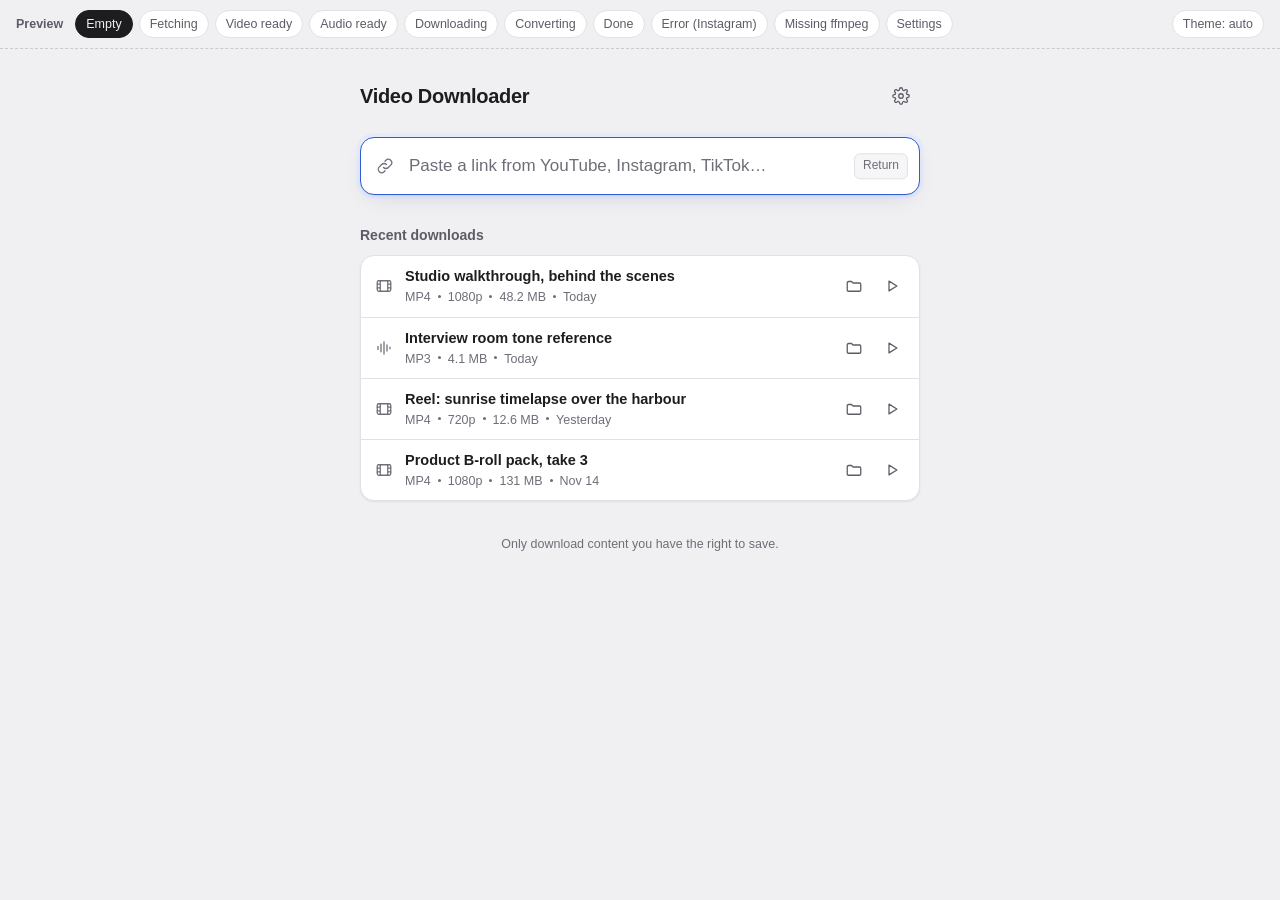
==== preview.html @ 2c72c85d "Video Downloader: local yt-dlp app with QuickTime-safe MP4 output Flask backend on 127.0.0.1 with a " ====
<!doctype html>
<html lang="en">
<head>
<meta charset="utf-8">
<meta name="viewport" content="width=device-width, initial-scale=1">
<title>Video Downloader — Preview</title>
<style>
/* ===== App styles (shared with static/style.css) ===== */
:root {
  color-scheme: light;
  --bg: #f0f0f3;
  --panel: #ffffff;
  --panel-2: #f6f6f8;
  --line: #e1e1e6;
  --line-strong: #c9c9d0;
  --text: #1d1d1f;
  --text-2: #5c5c66;
  --text-3: #6e6e78;
  --accent: #2f5bd3;
  --accent-hover: #2650c0;
  --accent-text: #ffffff;
  --accent-soft: #e6ecfb;
  --render: #a65800;
  --render-soft: #fbefe1;
  --ok: #1e7f43;
  --ok-soft: #e3f3e8;
  --danger: #c0322b;
  --danger-soft: #fbe9e8;
  --focus: #2f5bd3;
  --shadow: 0 1px 2px rgba(20, 20, 40, .06), 0 8px 24px -8px rgba(20, 20, 40, .12);
  --shadow-sm: 0 1px 2px rgba(20, 20, 40, .08);
  --skeleton: #e8e8ec;
  --skeleton-hi: #f4f4f7;
  --radius: 14px;
  --radius-sm: 9px;
  --ease: cubic-bezier(.16, 1, .3, 1);
}
@media (prefers-color-scheme: dark) {
  :root:not([data-theme="light"]) {
    color-scheme: dark;
    --bg: #18181b;
    --panel: #232327;
    --panel-2: #2b2b30;
    --line: #36363c;
    --line-strong: #4a4a52;
    --text: #f2f2f4;
    --text-2: #b0b0b8;
    --text-3: #9a9aa3;
    --accent: #7c97ff;
    --accent-hover: #93a9ff;
    --accent-text: #0f1530;
    --accent-soft: #2a3150;
    --render: #ffb24d;
    --render-soft: #3d2e1a;
    --ok: #5fd28a;
    --ok-soft: #1d3326;
    --danger: #ff7b72;
    --danger-soft: #3d2222;
    --focus: #7c97ff;
    --shadow: 0 1px 2px rgba(0, 0, 0, .3), 0 10px 28px -10px rgba(0, 0, 0, .55);
    --shadow-sm: 0 1px 2px rgba(0, 0, 0, .35);
    --skeleton: #2e2e33;
    --skeleton-hi: #38383e;
  }
}
:root[data-theme="dark"] {
  color-scheme: dark;
  --bg: #18181b;
  --panel: #232327;
  --panel-2: #2b2b30;
  --line: #36363c;
  --line-strong: #4a4a52;
  --text: #f2f2f4;
  --text-2: #b0b0b8;
  --text-3: #9a9aa3;
  --accent: #7c97ff;
  --accent-hover: #93a9ff;
  --accent-text: #0f1530;
  --accent-soft: #2a3150;
  --render: #ffb24d;
  --render-soft: #3d2e1a;
  --ok: #5fd28a;
  --ok-soft: #1d3326;
  --danger: #ff7b72;
  --danger-soft: #3d2222;
  --focus: #7c97ff;
  --shadow: 0 1px 2px rgba(0, 0, 0, .3), 0 10px 28px -10px rgba(0, 0, 0, .55);
  --shadow-sm: 0 1px 2px rgba(0, 0, 0, .35);
  --skeleton: #2e2e33;
  --skeleton-hi: #38383e;
}

* { box-sizing: border-box; }
html { -webkit-text-size-adjust: 100%; }
body {
  margin: 0;
  background: var(--bg);
  color: var(--text);
  font: 15px/1.45 -apple-system, BlinkMacSystemFont, "SF Pro Text", "SF Pro", "Helvetica Neue", sans-serif;
  -webkit-font-smoothing: antialiased;
}
::selection { background: var(--accent-soft); color: var(--text); }
button, input, select { font: inherit; color: inherit; }
:focus { outline: none; }
:focus-visible { outline: 3px solid var(--focus); outline-offset: 2px; border-radius: 8px; }
[hidden] { display: none !important; }
.sr-only { position: absolute; width: 1px; height: 1px; overflow: hidden; clip: rect(0 0 0 0); white-space: nowrap; }

.app {
  width: 100%;
  max-width: 592px;
  margin: 0 auto;
  padding: 28px 16px 32px;
}
.app-header {
  display: flex;
  align-items: center;
  justify-content: space-between;
  margin-bottom: 22px;
}
.app-title {
  margin: 0;
  font-size: 20px;
  font-weight: 650;
  letter-spacing: -0.015em;
}
.icon { width: 18px; height: 18px; flex: none; stroke: currentColor; fill: none; stroke-width: 1.7; stroke-linecap: round; stroke-linejoin: round; }

/* Buttons */
.btn {
  display: inline-flex; align-items: center; justify-content: center; gap: 7px;
  min-height: 40px; padding: 0 16px;
  border: 1px solid var(--line-strong); border-radius: 10px;
  background: var(--panel); color: var(--text);
  font-weight: 550; font-size: 14.5px;
  cursor: pointer; white-space: nowrap;
  box-shadow: var(--shadow-sm);
  transition: background .15s, border-color .15s, transform .1s;
}
.btn:hover { background: var(--panel-2); }
.btn:active { transform: translateY(1px); }
.btn:disabled { opacity: .5; cursor: default; }
.btn-primary { background: var(--accent); border-color: transparent; color: var(--accent-text); }
.btn-primary:hover { background: var(--accent-hover); }
.btn-lg { min-height: 46px; font-size: 15.5px; padding: 0 22px; }
.btn-block { width: 100%; }
.btn-quiet { border-color: transparent; background: transparent; box-shadow: none; color: var(--text-2); }
.btn-quiet:hover { background: var(--panel-2); color: var(--text); }
.btn-icon { width: 38px; min-height: 38px; padding: 0; }
.link-btn { border: 0; background: none; padding: 4px 2px; color: var(--accent); font-weight: 550; cursor: pointer; text-decoration: underline; text-underline-offset: 3px; text-decoration-color: transparent; }
.link-btn:hover { text-decoration-color: currentColor; }

/* Paste field */
.field-wrap { position: relative; }
.url-input {
  width: 100%; height: 58px;
  padding: 0 92px 0 48px;
  border: 1px solid var(--line); border-radius: var(--radius);
  background: var(--panel); box-shadow: var(--shadow);
  font-size: 17px; caret-color: var(--accent);
  transition: border-color .15s, box-shadow .15s;
}
.url-input::placeholder { color: var(--text-3); }
.url-input:focus { border-color: var(--accent); box-shadow: var(--shadow), 0 0 0 4px var(--accent-soft); outline: none; }
.field-icon { position: absolute; left: 16px; top: 50%; transform: translateY(-50%); color: var(--text-3); pointer-events: none; }
.field-hint {
  position: absolute; right: 12px; top: 50%; transform: translateY(-50%);
  padding: 3px 8px; border: 1px solid var(--line); border-radius: 6px;
  font-size: 12px; color: var(--text-3); background: var(--panel-2); pointer-events: none;
}

.stack > * + * { margin-top: 16px; }

/* Panels */
.panel {
  background: var(--panel);
  border: 1px solid var(--line);
  border-radius: var(--radius);
  box-shadow: var(--shadow);
  padding: 18px;
  animation: rise .35s var(--ease) both;
}
@keyframes rise { from { opacity: 0; transform: translateY(6px); } }

/* Media card */
.media { display: flex; gap: 16px; align-items: flex-start; }
.thumb {
  position: relative; flex: none;
  width: 168px; aspect-ratio: 16 / 9;
  border-radius: 9px; overflow: hidden;
  background: var(--panel-2);
}
.thumb img, .thumb .thumb-fake { width: 100%; height: 100%; object-fit: cover; display: block; }
.thumb-fake { background: linear-gradient(180deg, #9fb7c9 0%, #c8d3c0 48%, #6f8a5c 49%, #4f6b44 100%); }
.thumb-time {
  position: absolute; right: 6px; bottom: 6px;
  padding: 1px 6px; border-radius: 5px;
  background: rgba(0, 0, 0, .72); color: #fff;
  font-size: 12px; font-weight: 600; font-variant-numeric: tabular-nums;
}
.media-meta { min-width: 0; flex: 1; padding-top: 2px; }
.media-title {
  margin: 0 0 4px; font-size: 16.5px; font-weight: 620; line-height: 1.3; letter-spacing: -0.01em;
  display: -webkit-box; -webkit-line-clamp: 2; -webkit-box-orient: vertical; overflow: hidden;
}
.media-sub { margin: 0; color: var(--text-2); font-size: 14px; }
.media-sub span + span::before { content: ""; display: inline-block; width: 3px; height: 3px; margin: 0 8px 3px; border-radius: 50%; background: var(--text-3); vertical-align: middle; }
.media-site { margin: 8px 0 0; font-size: 13px; color: var(--text-3); }

/* Skeleton */
.sk { background: linear-gradient(90deg, var(--skeleton) 0%, var(--skeleton-hi) 50%, var(--skeleton) 100%); background-size: 200% 100%; animation: shimmer 1.2s linear infinite; border-radius: 6px; }
.sk-line { height: 14px; margin-bottom: 10px; }
@keyframes shimmer { from { background-position: 100% 0; } to { background-position: -100% 0; } }

/* Options */
.options { margin-top: 18px; padding-top: 18px; border-top: 1px solid var(--line); }
.opt-row { display: flex; gap: 12px; align-items: center; flex-wrap: wrap; }
.opt-row + .opt-row { margin-top: 14px; }
.opt-label { width: 92px; flex: none; font-size: 14px; color: var(--text-2); }
.segmented {
  display: inline-flex; padding: 3px; gap: 2px;
  border-radius: 10px; background: var(--panel-2); border: 1px solid var(--line);
}
.segmented button {
  min-width: 84px; min-height: 32px; padding: 0 14px;
  border: 0; border-radius: 7px; background: transparent;
  color: var(--text-2); font-weight: 550; font-size: 14px; cursor: pointer;
  transition: background .2s var(--ease), color .2s;
}
.segmented button[aria-checked="true"] { background: var(--panel); color: var(--text); box-shadow: var(--shadow-sm), 0 0 0 1px var(--line); }
.segmented.wide { display: flex; width: 100%; }
.segmented.wide button { flex: 1; min-width: 0; padding: 0 6px; }
.select-wrap { position: relative; flex: 1; min-width: 180px; }
.select {
  width: 100%; min-height: 38px; padding: 0 36px 0 12px;
  border: 1px solid var(--line-strong); border-radius: 9px;
  background: var(--panel); appearance: none; -webkit-appearance: none; cursor: pointer;
  font-variant-numeric: tabular-nums;
}
.select-wrap .icon { position: absolute; right: 11px; top: 50%; transform: translateY(-50%); width: 14px; height: 14px; pointer-events: none; color: var(--text-2); }
.opt-note { margin: 10px 0 0 104px; font-size: 13px; color: var(--text-3); }
.actions { margin-top: 20px; }

/* Progress */
.steps { display: flex; gap: 6px; margin: 0 0 18px; padding: 0; list-style: none; }
.steps li { flex: 1; font-size: 12.5px; color: var(--text-3); font-weight: 550; }
.steps li::before { content: ""; display: block; height: 3px; margin-bottom: 7px; border-radius: 2px; background: var(--line); transition: background .3s; }
.steps li.done { color: var(--text-2); }
.steps li.done::before { background: var(--text-3); }
.steps li.current { color: var(--text); }
.steps li.current::before { background: var(--accent); }
.steps li.current.render::before { background: var(--render); }

.prog-head { display: flex; align-items: baseline; justify-content: space-between; gap: 12px; margin-bottom: 10px; }
.prog-label { font-weight: 600; font-size: 15px; }
.prog-pct { font-size: 26px; font-weight: 650; letter-spacing: -0.02em; font-variant-numeric: tabular-nums; }
.timeline {
  position: relative; height: 10px; border-radius: 5px;
  background: var(--panel-2); border: 1px solid var(--line);
  background-image: repeating-linear-gradient(90deg, transparent 0 calc(10% - 1px), var(--line) calc(10% - 1px) 10%);
}
.timeline-fill {
  position: absolute; inset: 0 auto 0 0; width: 0;
  border-radius: 5px 0 0 5px; background: var(--accent);
  transition: width .45s var(--ease);
}
.timeline-head {
  position: absolute; top: -5px; bottom: -5px; left: 0; width: 2px;
  margin-left: -1px; border-radius: 1px; background: var(--text);
  transition: left .45s var(--ease);
}
.timeline-head::before {
  content: ""; position: absolute; top: -3px; left: -4px; width: 10px; height: 6px;
  border-radius: 2px 2px 5px 5px; background: var(--text);
}
.is-render .timeline-fill { background: var(--render); }
.prog-stats { display: flex; gap: 22px; margin-top: 12px; font-size: 13.5px; color: var(--text-2); font-variant-numeric: tabular-nums; }
.prog-stats b { color: var(--text); font-weight: 600; }
.prog-foot { display: flex; align-items: center; justify-content: space-between; gap: 12px; margin-top: 18px; }
.prog-note { font-size: 13px; color: var(--text-3); }

/* Done */
.done-head { display: flex; gap: 12px; align-items: flex-start; }
.badge-ok { flex: none; display: grid; place-items: center; width: 34px; height: 34px; border-radius: 50%; background: var(--ok-soft); color: var(--ok); animation: pop .4s var(--ease) both; }
@keyframes pop { from { transform: scale(.6); opacity: 0; } }
.done-title { margin: 0; font-weight: 620; font-size: 16px; }
.done-file { margin: 3px 0 0; font-size: 13.5px; color: var(--text-2); word-break: break-all; }
.done-checks { display: flex; gap: 8px; flex-wrap: wrap; margin-top: 10px; }
.chip { padding: 2px 9px; border-radius: 999px; font-size: 12.5px; font-weight: 550; background: var(--panel-2); color: var(--text-2); border: 1px solid var(--line); font-variant-numeric: tabular-nums; }
.btn-row { display: flex; gap: 10px; flex-wrap: wrap; margin-top: 18px; }
.btn-row .btn { flex: 1; min-width: 140px; }

/* Error / notice */
.notice { display: flex; gap: 12px; align-items: flex-start; }
.notice-icon { flex: none; display: grid; place-items: center; width: 34px; height: 34px; border-radius: 50%; background: var(--danger-soft); color: var(--danger); }
.notice-title { margin: 0; font-weight: 620; font-size: 16px; }
.notice-body { margin: 4px 0 0; color: var(--text-2); font-size: 14.5px; }
.notice-detail { margin: 12px 0 0; font-size: 12.5px; color: var(--text-3); }
.notice-detail summary { cursor: pointer; }
.notice-detail pre { margin: 8px 0 0; padding: 10px; border-radius: 8px; background: var(--panel-2); white-space: pre-wrap; word-break: break-word; font: 12px/1.5 ui-monospace, "SF Mono", Menlo, monospace; color: var(--text-2); }

.code-row { display: flex; gap: 8px; margin-top: 14px; }
.code {
  flex: 1; display: flex; align-items: center; min-height: 40px; padding: 0 12px;
  border-radius: 9px; background: var(--panel-2); border: 1px solid var(--line);
  font: 14px ui-monospace, "SF Mono", Menlo, monospace; user-select: all; overflow-x: auto; white-space: nowrap;
}
.env-list { margin: 14px 0 0; padding: 0; list-style: none; font-size: 14px; }
.env-list li { display: flex; justify-content: space-between; padding: 8px 0; border-top: 1px solid var(--line); }
.env-list .ok { color: var(--ok); font-weight: 550; }
.env-list .missing { color: var(--danger); font-weight: 550; }

/* Recent */
.section-title { margin: 30px 0 10px; font-size: 14px; font-weight: 620; color: var(--text-2); }
.recent { margin: 0; padding: 0; list-style: none; background: var(--panel); border: 1px solid var(--line); border-radius: var(--radius); box-shadow: var(--shadow-sm); overflow: hidden; }
.recent li { display: flex; align-items: center; gap: 12px; padding: 10px 8px 10px 14px; }
.recent li + li { border-top: 1px solid var(--line); }
.recent-kind { flex: none; color: var(--text-3); }
.recent-main { flex: 1; min-width: 0; }
.recent-title { margin: 0; font-size: 14.5px; font-weight: 550; white-space: nowrap; overflow: hidden; text-overflow: ellipsis; }
.recent-meta { margin: 1px 0 0; font-size: 12.5px; color: var(--text-3); font-variant-numeric: tabular-nums; }
.recent-meta span + span::before { content: ""; display: inline-block; width: 3px; height: 3px; margin: 0 7px 3px; border-radius: 50%; background: var(--text-3); vertical-align: middle; }
.recent-actions { display: flex; flex: none; }
.empty-recent { padding: 18px 14px; color: var(--text-3); font-size: 14px; text-align: center; }

/* Settings */
.settings-head { display: flex; align-items: center; justify-content: space-between; margin-bottom: 6px; }
.settings-head h2 { margin: 0; font-size: 17px; font-weight: 650; }
.setting { padding: 16px 0; border-top: 1px solid var(--line); }
.setting:first-of-type { border-top: 0; }
.setting-label { display: block; margin-bottom: 8px; font-weight: 600; font-size: 14.5px; }
.setting-help { margin: 8px 0 0; font-size: 13px; color: var(--text-3); }
.text-input {
  width: 100%; min-height: 40px; padding: 0 12px;
  border: 1px solid var(--line-strong); border-radius: 9px; background: var(--panel);
}
.text-input:focus { border-color: var(--accent); box-shadow: 0 0 0 4px var(--accent-soft); outline: none; }
.setting-row { display: flex; align-items: center; justify-content: space-between; gap: 12px; flex-wrap: wrap; }
.version { font-size: 13.5px; color: var(--text-2); font-variant-numeric: tabular-nums; }
.saved { font-size: 13px; color: var(--ok); font-weight: 550; }

.app-footer { margin-top: 34px; text-align: center; font-size: 12.5px; color: var(--text-3); }

@media (max-width: 520px) {
  .app { padding-top: 18px; }
  .media { flex-direction: column; gap: 12px; }
  .thumb { width: 100%; }
  .opt-label { width: 100%; }
  .opt-note { margin-left: 0; }
  .field-hint { display: none; }
  .url-input { padding-right: 16px; font-size: 16px; }
  .prog-stats { gap: 14px; flex-wrap: wrap; }
}
@media (prefers-reduced-motion: reduce) {
  *, *::before, *::after { animation-duration: .01ms !important; animation-iteration-count: 1 !important; transition-duration: .01ms !important; }
}

/* ===== Preview-only chrome ===== */
.pv-bar {
  position: sticky; top: 0; z-index: 10;
  display: flex; flex-wrap: wrap; gap: 6px; align-items: center;
  padding: 10px 16px; border-bottom: 1px dashed var(--line-strong);
  background: var(--bg); font-size: 12.5px;
}
.pv-bar strong { margin-right: 6px; color: var(--text-2); font-weight: 600; }
.pv-bar button {
  padding: 4px 10px; border: 1px solid var(--line); border-radius: 999px;
  background: var(--panel); color: var(--text-2); font-size: 12.5px; cursor: pointer;
}
.pv-bar button[aria-pressed="true"] { background: var(--text); color: var(--bg); border-color: var(--text); }
.pv-bar .pv-theme { margin-left: auto; }
</style>
</head>
<body>

<div class="pv-bar" role="toolbar" aria-label="Preview states">
  <strong>Preview</strong>
  <button data-go="empty">Empty</button>
  <button data-go="fetching">Fetching</button>
  <button data-go="video">Video ready</button>
  <button data-go="audio">Audio ready</button>
  <button data-go="downloading">Downloading</button>
  <button data-go="converting">Converting</button>
  <button data-go="done">Done</button>
  <button data-go="error">Error (Instagram)</button>
  <button data-go="missing">Missing ffmpeg</button>
  <button data-go="settings">Settings</button>
  <button class="pv-theme" id="pv-theme">Theme: auto</button>
</div>

<svg width="0" height="0" style="position:absolute" aria-hidden="true">
  <symbol id="i-link" viewBox="0 0 24 24"><path d="M10 14a4.5 4.5 0 0 0 6.4 0l3.2-3.2a4.5 4.5 0 0 0-6.4-6.4L12 5.6"/><path d="M14 10a4.5 4.5 0 0 0-6.4 0l-3.2 3.2a4.5 4.5 0 0 0 6.4 6.4l1.2-1.2"/></symbol>
  <symbol id="i-gear" viewBox="0 0 24 24"><circle cx="12" cy="12" r="3"/><path d="M19.4 15a1.7 1.7 0 0 0 .3 1.8l.1.1a2 2 0 1 1-2.8 2.8l-.1-.1a1.7 1.7 0 0 0-1.8-.3 1.7 1.7 0 0 0-1 1.5V21a2 2 0 1 1-4 0v-.1a1.7 1.7 0 0 0-1.1-1.5 1.7 1.7 0 0 0-1.8.3l-.1.1a2 2 0 1 1-2.8-2.8l.1-.1a1.7 1.7 0 0 0 .3-1.8 1.7 1.7 0 0 0-1.5-1H3a2 2 0 1 1 0-4h.1a1.7 1.7 0 0 0 1.5-1.1 1.7 1.7 0 0 0-.3-1.8l-.1-.1a2 2 0 1 1 2.8-2.8l.1.1a1.7 1.7 0 0 0 1.8.3H9a1.7 1.7 0 0 0 1-1.5V3a2 2 0 1 1 4 0v.1a1.7 1.7 0 0 0 1 1.5 1.7 1.7 0 0 0 1.8-.3l.1-.1a2 2 0 1 1 2.8 2.8l-.1.1a1.7 1.7 0 0 0-.3 1.8V9a1.7 1.7 0 0 0 1.5 1H21a2 2 0 1 1 0 4h-.1a1.7 1.7 0 0 0-1.5 1z"/></symbol>
  <symbol id="i-chevron" viewBox="0 0 24 24"><path d="m6 9 6 6 6-6"/></symbol>
  <symbol id="i-check" viewBox="0 0 24 24"><path d="m5 12.5 4.5 4.5L19 7.5"/></symbol>
  <symbol id="i-alert" viewBox="0 0 24 24"><path d="M12 8v5"/><path d="M12 16.5v.01"/><circle cx="12" cy="12" r="9"/></symbol>
  <symbol id="i-folder" viewBox="0 0 24 24"><path d="M3 7.5A1.5 1.5 0 0 1 4.5 6h4.2l2 2h8.8A1.5 1.5 0 0 1 21 9.5v8a1.5 1.5 0 0 1-1.5 1.5h-15A1.5 1.5 0 0 1 3 17.5z"/></symbol>
  <symbol id="i-play" viewBox="0 0 24 24"><path d="M8 5.5v13l10.5-6.5z"/></symbol>
  <symbol id="i-film" viewBox="0 0 24 24"><rect x="3" y="5" width="18" height="14" rx="2"/><path d="M7 5v14M17 5v14M3 9.5h4M3 14.5h4M17 9.5h4M17 14.5h4"/></symbol>
  <symbol id="i-wave" viewBox="0 0 24 24"><path d="M4 10v4M8 7v10M12 4v16M16 8v8M20 11v2"/></symbol>
  <symbol id="i-copy" viewBox="0 0 24 24"><rect x="9" y="9" width="11" height="11" rx="2"/><path d="M5 15V6a2 2 0 0 1 2-2h8"/></symbol>
  <symbol id="i-back" viewBox="0 0 24 24"><path d="m15 18-6-6 6-6"/></symbol>
</svg>

<main class="app" id="app">
  <header class="app-header">
    <h1 class="app-title">Video Downloader</h1>
    <button class="btn btn-quiet btn-icon" id="open-settings" aria-label="Settings" title="Settings">
      <svg class="icon"><use href="#i-gear"/></svg>
    </button>
  </header>

  <!-- Environment check -->
  <section class="panel" id="v-env" hidden aria-labelledby="env-title">
    <div class="notice">
      <div class="notice-icon"><svg class="icon"><use href="#i-alert"/></svg></div>
      <div>
        <h2 class="notice-title" id="env-title">ffmpeg is not installed</h2>
        <p class="notice-body">ffmpeg and ffprobe merge video with audio and check that files play in QuickTime. Run this in Terminal, then check again.</p>
      </div>
    </div>
    <div class="code-row">
      <code class="code" id="env-cmd">brew install ffmpeg</code>
      <button class="btn" id="copy-cmd"><svg class="icon"><use href="#i-copy"/></svg><span>Copy</span></button>
    </div>
    <ul class="env-list">
      <li><span>yt-dlp</span><span class="ok">2026.08.19</span></li>
      <li><span>ffmpeg</span><span class="missing">Not found</span></li>
      <li><span>ffprobe</span><span class="missing">Not found</span></li>
    </ul>
    <div class="actions"><button class="btn btn-primary btn-lg btn-block" id="env-recheck">Check again</button></div>
  </section>

  <!-- Main flow -->
  <div class="stack" id="v-main">
    <form class="field-wrap" id="url-form" autocomplete="off">
      <label for="url" class="sr-only">Video link</label>
      <svg class="icon field-icon"><use href="#i-link"/></svg>
      <input class="url-input" id="url" type="url" inputmode="url" spellcheck="false"
             placeholder="Paste a link from YouTube, Instagram, TikTok…" autofocus>
      <span class="field-hint" aria-hidden="true">Return</span>
    </form>

    <!-- Skeleton while fetching -->
    <section class="panel" id="v-skeleton" hidden aria-busy="true" aria-label="Loading video details">
      <div class="media">
        <div class="thumb sk"></div>
        <div class="media-meta">
          <div class="sk sk-line" style="width:90%"></div>
          <div class="sk sk-line" style="width:60%"></div>
          <div class="sk sk-line" style="width:35%;margin-bottom:0"></div>
        </div>
      </div>
    </section>

    <!-- Preview card with options / progress / done -->
    <section class="panel" id="v-card" hidden aria-labelledby="media-title">
      <div class="media">
        <div class="thumb"><div class="thumb-fake" role="img" aria-label="Thumbnail"></div><span class="thumb-time">0:19</span></div>
        <div class="media-meta">
          <h2 class="media-title" id="media-title">Me at the zoo</h2>
          <p class="media-sub"><span>jawed</span><span>0:19</span></p>
          <p class="media-site">youtube.com</p>
        </div>
      </div>

      <div class="options" id="v-options">
        <div class="opt-row">
          <span class="opt-label" id="lbl-mode">Download as</span>
          <div class="segmented" role="radiogroup" aria-labelledby="lbl-mode" id="mode">
            <button type="button" role="radio" aria-checked="true" data-mode="video">Video</button>
            <button type="button" role="radio" aria-checked="false" data-mode="audio">Audio</button>
          </div>
        </div>
        <div class="opt-row" id="row-res">
          <label class="opt-label" for="res">Resolution</label>
          <div class="select-wrap">
            <select class="select" id="res">
              <option value="best">Best (up to 1080p)</option>
              <option value="1080">1080p</option>
              <option value="720">720p</option>
              <option value="480">480p</option>
              <option value="360">360p</option>
              <option value="240">240p</option>
            </select>
            <svg class="icon"><use href="#i-chevron"/></svg>
          </div>
        </div>
        <div class="opt-row" id="row-afmt" hidden>
          <span class="opt-label" id="lbl-afmt">Format</span>
          <div class="segmented" role="radiogroup" aria-labelledby="lbl-afmt" id="afmt">
            <button type="button" role="radio" aria-checked="true" data-afmt="mp3">MP3</button>
            <button type="button" role="radio" aria-checked="false" data-afmt="m4a">M4A</button>
          </div>
        </div>
        <p class="opt-note" id="opt-note">MP4, H.264 and AAC. Plays in QuickTime and Quick Look.</p>
        <div class="actions"><button class="btn btn-primary btn-lg btn-block" id="download">Download video</button></div>
      </div>

      <div class="options" id="v-progress" hidden>
        <ol class="steps" id="steps" aria-label="Progress">
          <li data-step="fetching">Fetching</li>
          <li data-step="downloading">Downloading</li>
          <li data-step="converting">Converting</li>
          <li data-step="done">Done</li>
        </ol>
        <div id="prog-live" aria-live="polite">
          <div class="prog-head">
            <span class="prog-label" id="prog-label">Downloading</span>
            <span class="prog-pct" id="prog-pct">0%</span>
          </div>
          <div class="timeline" role="progressbar" aria-labelledby="prog-label" aria-valuemin="0" aria-valuemax="100" aria-valuenow="0" id="bar">
            <div class="timeline-fill" id="bar-fill"></div>
            <div class="timeline-head" id="bar-head"></div>
          </div>
        </div>
        <div class="prog-stats" id="prog-stats">
          <span>Speed <b id="st-speed">3.4 MB/s</b></span>
          <span>Time left <b id="st-eta">0:06</b></span>
          <span>Size <b id="st-size">9.8 MB</b></span>
        </div>
        <div class="prog-foot">
          <span class="prog-note" id="prog-note">720p, MP4</span>
          <button class="btn" id="cancel">Cancel</button>
        </div>
      </div>

      <div class="options" id="v-done" hidden>
        <div class="done-head" aria-live="polite">
          <div class="badge-ok"><svg class="icon"><use href="#i-check"/></svg></div>
          <div>
            <h3 class="done-title">Saved to Video Downloader</h3>
            <p class="done-file">Me at the zoo [jNQXAC9IVRw].mp4</p>
            <div class="done-checks">
              <span class="chip">H.264</span><span class="chip">AAC</span><span class="chip">720p</span><span class="chip">0.8 MB</span>
            </div>
          </div>
        </div>
        <div class="btn-row">
          <button class="btn btn-primary btn-lg"><svg class="icon"><use href="#i-folder"/></svg>Show in Finder</button>
          <button class="btn btn-lg"><svg class="icon"><use href="#i-play"/></svg>Open</button>
        </div>
      </div>
    </section>

    <!-- Error -->
    <section class="panel" id="v-error" hidden role="alert">
      <div class="notice">
        <div class="notice-icon"><svg class="icon"><use href="#i-alert"/></svg></div>
        <div>
          <h2 class="notice-title">Instagram blocked the request</h2>
          <p class="notice-body">Instagram is rate-limiting you. Wait a few minutes, or turn on browser cookies in Settings.</p>
          <details class="notice-detail">
            <summary>Details</summary>
            <pre>ERROR: [Instagram] Deeb1BZMBVJ: Requested content is not available, rate-limit reached or login required. HTTP Error 401: Unauthorized</pre>
          </details>
        </div>
      </div>
      <div class="btn-row">
        <button class="btn btn-primary btn-lg" id="retry">Retry</button>
        <button class="btn btn-lg" id="err-settings">Open Settings</button>
      </div>
    </section>
  </div>

  <!-- Settings -->
  <section class="panel" id="v-settings" hidden aria-labelledby="settings-title">
    <div class="settings-head">
      <h2 id="settings-title">Settings</h2>
      <button class="btn" id="close-settings">Done</button>
    </div>
    <div class="setting">
      <label class="setting-label" for="folder">Download folder</label>
      <input class="text-input" id="folder" value="~/Downloads/Video Downloader" spellcheck="false">
      <p class="setting-help">Created if it doesn’t exist</p>
    </div>
    <div class="setting">
      <span class="setting-label" id="lbl-cookies">Use cookies from browser</span>
      <div class="segmented wide" role="radiogroup" aria-labelledby="lbl-cookies" id="cookies">
        <button type="button" role="radio" aria-checked="true" data-b="off">Off</button>
        <button type="button" role="radio" aria-checked="false" data-b="safari">Safari</button>
        <button type="button" role="radio" aria-checked="false" data-b="chrome">Chrome</button>
        <button type="button" role="radio" aria-checked="false" data-b="arc">Arc</button>
        <button type="button" role="radio" aria-checked="false" data-b="firefox">Firefox</button>
      </div>
      <p class="setting-help" id="cookie-help">For Instagram and other sites that need a login. Log in to the site in that browser first.</p>
    </div>
    <div class="setting">
      <div class="setting-row">
        <div>
          <span class="setting-label" style="margin:0">yt-dlp</span>
          <span class="version">Version 2026.08.19</span>
        </div>
        <button class="btn" id="update">Update yt-dlp</button>
      </div>
      <p class="setting-help" id="update-status" aria-live="polite">Update when a site that used to work stops working</p>
    </div>
    <p class="saved" id="saved" aria-live="polite"></p>
  </section>

  <!-- Recent -->
  <section id="v-recent" aria-labelledby="recent-title">
    <h2 class="section-title" id="recent-title">Recent downloads</h2>
    <ul class="recent" id="recent"></ul>
  </section>

  <footer class="app-footer">Only download content you have the right to save.</footer>
</main>

<script>
(() => {
  const $ = (id) => document.getElementById(id);
  const app = $('app');
  const RECENT = [
    { kind: 'video', title: 'Studio walkthrough, behind the scenes', meta: ['MP4', '1080p', '48.2 MB'], when: 'Today' },
    { kind: 'audio', title: 'Interview room tone reference', meta: ['MP3', '4.1 MB'], when: 'Today' },
    { kind: 'video', title: 'Reel: sunrise timelapse over the harbour', meta: ['MP4', '720p', '12.6 MB'], when: 'Yesterday' },
    { kind: 'video', title: 'Product B-roll pack, take 3', meta: ['MP4', '1080p', '131 MB'], when: 'Nov 14' },
  ];
  const DONE_ITEM = { kind: 'video', title: 'Me at the zoo', meta: ['MP4', '720p', '0.8 MB'], when: 'Just now' };

  let state = 'empty';
  let mode = 'video';
  let afmt = 'mp3';
  let timer = null;
  let pct = 0;
  let showDoneInRecent = false;

  function renderRecent() {
    const list = showDoneInRecent ? [DONE_ITEM, ...RECENT] : RECENT;
    const ul = $('recent');
    if (!list.length) { ul.innerHTML = '<li class="empty-recent">Finished downloads appear here</li>'; return; }
    ul.innerHTML = list.map((r) => `
      <li>
        <svg class="icon recent-kind" aria-hidden="true"><use href="#i-${r.kind === 'audio' ? 'wave' : 'film'}"/></svg>
        <div class="recent-main">
          <p class="recent-title">${r.title}</p>
          <p class="recent-meta">${r.meta.map((m) => `<span>${m}</span>`).join('')}<span>${r.when}</span></p>
        </div>
        <div class="recent-actions">
          <button class="btn btn-quiet btn-icon" aria-label="Show ${r.title} in Finder" title="Show in Finder"><svg class="icon"><use href="#i-folder"/></svg></button>
          <button class="btn btn-quiet btn-icon" aria-label="Open ${r.title}" title="Open"><svg class="icon"><use href="#i-play"/></svg></button>
        </div>
      </li>`).join('');
  }

  function setRadio(group, attr, value) {
    group.querySelectorAll('[role=radio]').forEach((b) => {
      const on = b.dataset[attr] === value;
      b.setAttribute('aria-checked', on);
      b.tabIndex = on ? 0 : -1;
    });
  }

  function applyMode() {
    setRadio($('mode'), 'mode', mode);
    setRadio($('afmt'), 'afmt', afmt);
    $('row-res').hidden = mode !== 'video';
    $('row-afmt').hidden = mode !== 'audio';
    $('download').textContent = mode === 'video' ? 'Download video' : `Download ${afmt.toUpperCase()}`;
    $('opt-note').textContent = mode === 'video'
      ? 'MP4, H.264 and AAC. Plays in QuickTime and Quick Look.'
      : afmt === 'mp3' ? 'MP3 at 192 kbps, title saved in the file' : 'AAC in M4A, title saved in the file';
  }

  function setSteps(current) {
    const order = ['fetching', 'downloading', 'converting', 'done'];
    const idx = order.indexOf(current);
    $('steps').querySelectorAll('li').forEach((li, i) => {
      li.className = i < idx ? 'done' : i === idx ? 'current' + (current === 'converting' ? ' render' : '') : '';
      if (i === idx) li.setAttribute('aria-current', 'step'); else li.removeAttribute('aria-current');
    });
  }

  function setBar(p) {
    pct = p;
    const v = Math.round(p);
    $('bar-fill').style.width = p + '%';
    $('bar-head').style.left = p + '%';
    $('prog-pct').textContent = v + '%';
    $('bar').setAttribute('aria-valuenow', v);
  }

  function stop() { clearInterval(timer); timer = null; }

  function go(next) {
    stop();
    state = next;
    document.querySelectorAll('[data-go]').forEach((b) => b.setAttribute('aria-pressed', b.dataset.go === next));

    const show = (id, on) => { $(id).hidden = !on; };
    const inFlow = !['missing', 'settings'].includes(next);
    show('v-env', next === 'missing');
    show('v-settings', next === 'settings');
    show('v-main', inFlow);
    show('v-recent', inFlow);
    show('open-settings', next !== 'settings');
    show('v-skeleton', next === 'fetching');
    show('v-card', ['video', 'audio', 'downloading', 'converting', 'done'].includes(next));
    show('v-options', next === 'video' || next === 'audio');
    show('v-progress', next === 'downloading' || next === 'converting');
    show('v-done', next === 'done');
    show('v-error', next === 'error');

    const url = $('url');
    url.disabled = ['downloading', 'converting'].includes(next);
    if (next === 'empty') url.value = '';
    else if (next === 'error') url.value = 'https://www.instagram.com/reels/Deeb1BZMBVJ/';
    else if (inFlow) url.value = 'https://www.youtube.com/watch?v=jNQXAC9IVRw';

    if (next === 'video') { mode = 'video'; applyMode(); }
    if (next === 'audio') { mode = 'audio'; applyMode(); }
    showDoneInRecent = next === 'done';
    renderRecent();

    if (next === 'downloading') startDownload();
    if (next === 'converting') startConvert();
    if (next === 'done') setSteps('done');
    if (next === 'empty') url.focus();
    if (next === 'settings') $('folder').focus();
  }

  function startDownload() {
    setSteps('downloading');
    $('v-progress').classList.remove('is-render');
    $('prog-label').textContent = 'Downloading';
    $('prog-stats').hidden = false;
    $('prog-note').textContent = mode === 'video' ? '720p, MP4' : afmt.toUpperCase();
    setBar(0);
    timer = setInterval(() => {
      const next = Math.min(100, pct + 2 + Math.random() * 5);
      setBar(next);
      $('st-speed').textContent = (2.8 + Math.random()).toFixed(1) + ' MB/s';
      const secs = Math.max(0, Math.round((100 - next) / 9));
      $('st-eta').textContent = '0:' + String(secs).padStart(2, '0');
      if (next >= 100) { stop(); setTimeout(() => go(mode === 'video' ? 'converting' : 'done'), 350); }
    }, 300);
  }

  function startConvert() {
    setSteps('converting');
    $('v-progress').classList.add('is-render');
    $('prog-label').textContent = 'Converting for QuickTime…';
    $('prog-stats').hidden = true;
    $('prog-note').textContent = 'Source was VP9. Re-encoding to H.264 and AAC.';
    setBar(0);
    timer = setInterval(() => {
      const next = Math.min(100, pct + 4 + Math.random() * 6);
      setBar(next);
      if (next >= 100) { stop(); setTimeout(() => go('done'), 350); }
    }, 300);
  }

  // Controls
  document.querySelectorAll('[data-go]').forEach((b) => b.addEventListener('click', () => go(b.dataset.go)));
  $('mode').addEventListener('click', (e) => { const b = e.target.closest('[data-mode]'); if (b) { mode = b.dataset.mode; applyMode(); } });
  $('afmt').addEventListener('click', (e) => { const b = e.target.closest('[data-afmt]'); if (b) { afmt = b.dataset.afmt; applyMode(); } });
  $('cookies').addEventListener('click', (e) => {
    const b = e.target.closest('[data-b]'); if (!b) return;
    setRadio($('cookies'), 'b', b.dataset.b);
    $('cookie-help').textContent = b.dataset.b === 'safari'
      ? 'Safari keeps cookies in a protected folder. Give Terminal Full Disk Access in System Settings › Privacy & Security, then restart the app.'
      : 'For Instagram and other sites that need a login. Log in to the site in that browser first.';
    $('saved').textContent = 'Saved';
  });
  // Arrow keys move between radio buttons in a segmented control
  document.querySelectorAll('[role=radiogroup]').forEach((g) => g.addEventListener('keydown', (e) => {
    if (!['ArrowLeft', 'ArrowRight'].includes(e.key)) return;
    const items = [...g.querySelectorAll('[role=radio]')];
    const i = items.indexOf(document.activeElement);
    const n = items[(i + (e.key === 'ArrowRight' ? 1 : -1) + items.length) % items.length];
    n.focus(); n.click(); e.preventDefault();
  }));
  $('url-form').addEventListener('submit', (e) => {
    e.preventDefault();
    go('fetching');
    timer = setTimeout(() => go('video'), 1100);
  });
  $('download').addEventListener('click', () => go('downloading'));
  $('cancel').addEventListener('click', () => { go(mode); $('opt-note').textContent = 'Download canceled. Partial files were removed.'; });
  $('retry').addEventListener('click', () => { go('fetching'); timer = setTimeout(() => go('video'), 1100); });
  $('err-settings').addEventListener('click', () => go('settings'));
  $('open-settings').addEventListener('click', () => go('settings'));
  $('close-settings').addEventListener('click', () => go('empty'));
  $('env-recheck').addEventListener('click', () => go('empty'));
  $('folder').addEventListener('change', () => { $('saved').textContent = 'Saved'; });
  $('copy-cmd').addEventListener('click', async () => {
    try { await navigator.clipboard.writeText($('env-cmd').textContent); } catch (_) {}
    $('copy-cmd').querySelector('span').textContent = 'Copied';
    setTimeout(() => { $('copy-cmd').querySelector('span').textContent = 'Copy'; }, 1500);
  });
  $('update').addEventListener('click', () => {
    $('update').disabled = true;
    $('update-status').textContent = 'Updating…';
    setTimeout(() => { $('update').disabled = false; $('update-status').textContent = 'yt-dlp is up to date.'; }, 1200);
  });

  // Cmd+V anywhere focuses the link field
  document.addEventListener('keydown', (e) => {
    if ((e.metaKey || e.ctrlKey) && e.key.toLowerCase() === 'v') {
      const t = document.activeElement;
      if (t && (t.tagName === 'INPUT' || t.tagName === 'TEXTAREA')) return;
      const url = $('url');
      if (!$('v-main').hidden && !url.disabled) { url.value = ''; url.focus(); }
    }
  });

  // Theme toggle (preview only)
  const themes = ['auto', 'light', 'dark'];
  let ti = 0;
  $('pv-theme').addEventListener('click', () => {
    ti = (ti + 1) % 3;
    const t = themes[ti];
    if (t === 'auto') document.documentElement.removeAttribute('data-theme');
    else document.documentElement.setAttribute('data-theme', t);
    $('pv-theme').textContent = 'Theme: ' + t;
  });

  applyMode();
  go('empty');
})();
</script>
</body>
</html>
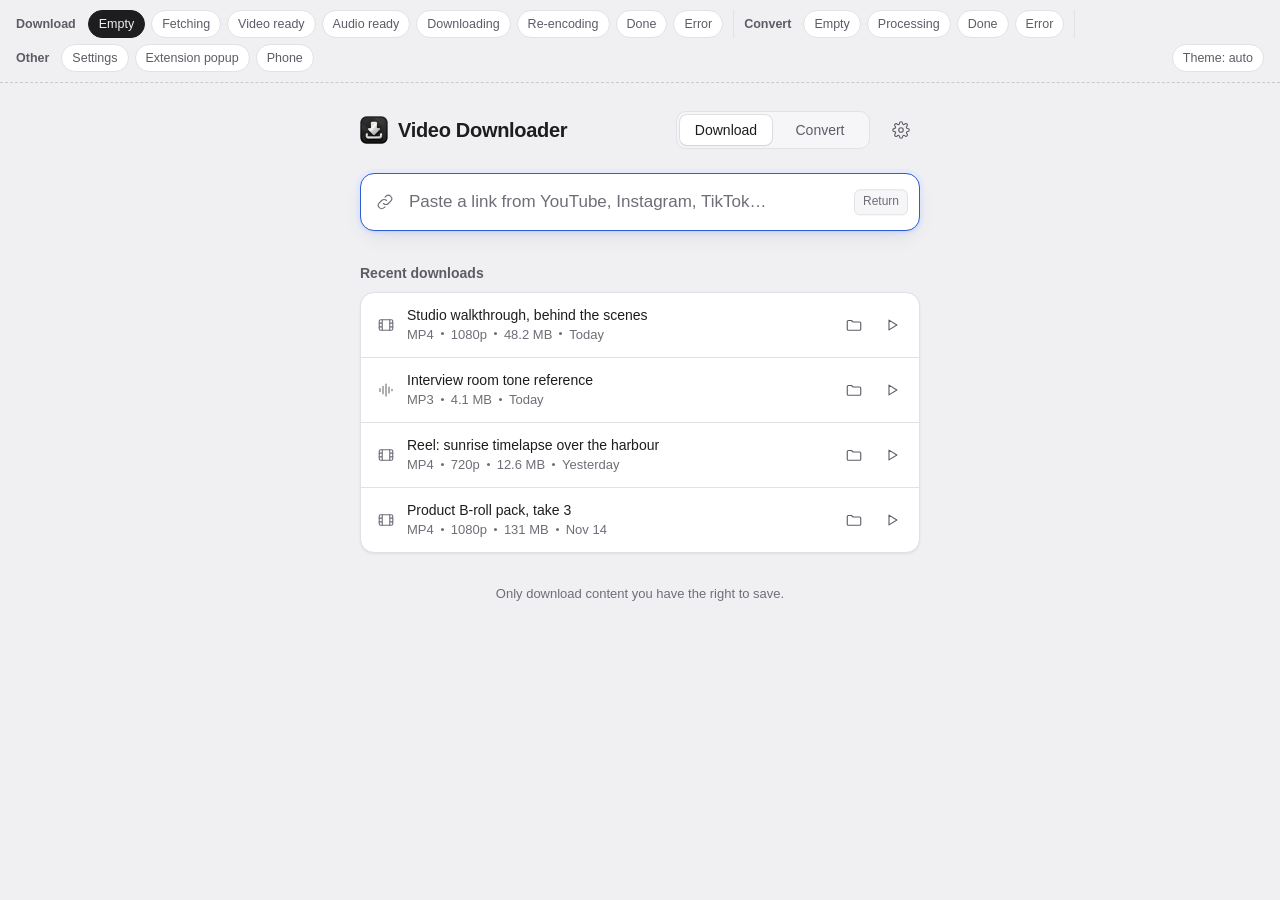
==== commit 822cc28e: "Video Downloader 2.0: Mac app, Convert, Chrome extension, phone mode - Mac app: pywebview window, Py" ====
--- a/preview.html
+++ b/preview.html
@@ -116,23 +116,23 @@
   display: flex;
   align-items: center;
   justify-content: space-between;
-  margin-bottom: 22px;
+  margin-bottom: 24px;
 }
 .app-title {
   margin: 0;
   font-size: 20px;
-  font-weight: 650;
+  font-weight: 600;
   letter-spacing: -0.015em;
 }
-.icon { width: 18px; height: 18px; flex: none; stroke: currentColor; fill: none; stroke-width: 1.7; stroke-linecap: round; stroke-linejoin: round; }
+.icon { width: 18px; height: 18px; flex: none; stroke: currentColor; fill: none; stroke-width: 1.5; stroke-linecap: round; stroke-linejoin: round; }
 
 /* Buttons */
 .btn {
-  display: inline-flex; align-items: center; justify-content: center; gap: 7px;
+  display: inline-flex; align-items: center; justify-content: center; gap: 8px;
   min-height: 40px; padding: 0 16px;
   border: 1px solid var(--line-strong); border-radius: 10px;
   background: var(--panel); color: var(--text);
-  font-weight: 550; font-size: 14.5px;
+  font-weight: 500; font-size: 14px;
   cursor: pointer; white-space: nowrap;
   box-shadow: var(--shadow-sm);
   transition: background .15s, border-color .15s, transform .1s;
@@ -142,12 +142,12 @@
 .btn:disabled { opacity: .5; cursor: default; }
 .btn-primary { background: var(--accent); border-color: transparent; color: var(--accent-text); }
 .btn-primary:hover { background: var(--accent-hover); }
-.btn-lg { min-height: 46px; font-size: 15.5px; padding: 0 22px; }
+.btn-lg { min-height: 48px; font-size: 16px; padding: 0 24px; }
 .btn-block { width: 100%; }
 .btn-quiet { border-color: transparent; background: transparent; box-shadow: none; color: var(--text-2); }
 .btn-quiet:hover { background: var(--panel-2); color: var(--text); }
 .btn-icon { width: 38px; min-height: 38px; padding: 0; }
-.link-btn { border: 0; background: none; padding: 4px 2px; color: var(--accent); font-weight: 550; cursor: pointer; text-decoration: underline; text-underline-offset: 3px; text-decoration-color: transparent; }
+.link-btn { border: 0; background: none; padding: 4px 2px; color: var(--accent); font-weight: 500; cursor: pointer; text-decoration: underline; text-underline-offset: 3px; text-decoration-color: transparent; }
 .link-btn:hover { text-decoration-color: currentColor; }
 
 /* Paste field */
@@ -177,7 +177,7 @@
   border: 1px solid var(--line);
   border-radius: var(--radius);
   box-shadow: var(--shadow);
-  padding: 18px;
+  padding: 20px;
   animation: rise .35s var(--ease) both;
 }
 @keyframes rise { from { opacity: 0; transform: translateY(6px); } }
@@ -200,7 +200,7 @@
 }
 .media-meta { min-width: 0; flex: 1; padding-top: 2px; }
 .media-title {
-  margin: 0 0 4px; font-size: 16.5px; font-weight: 620; line-height: 1.3; letter-spacing: -0.01em;
+  margin: 0 0 4px; font-size: 16px; font-weight: 600; line-height: 1.3;
   display: -webkit-box; -webkit-line-clamp: 2; -webkit-box-orient: vertical; overflow: hidden;
 }
 .media-sub { margin: 0; color: var(--text-2); font-size: 14px; }
@@ -213,9 +213,9 @@
 @keyframes shimmer { from { background-position: 100% 0; } to { background-position: -100% 0; } }
 
 /* Options */
-.options { margin-top: 18px; padding-top: 18px; border-top: 1px solid var(--line); }
+.options { margin-top: 20px; padding-top: 20px; border-top: 1px solid var(--line); }
 .opt-row { display: flex; gap: 12px; align-items: center; flex-wrap: wrap; }
-.opt-row + .opt-row { margin-top: 14px; }
+.opt-row + .opt-row { margin-top: 12px; }
 .opt-label { width: 92px; flex: none; font-size: 14px; color: var(--text-2); }
 .segmented {
   display: inline-flex; padding: 3px; gap: 2px;
@@ -224,7 +224,7 @@
 .segmented button {
   min-width: 84px; min-height: 32px; padding: 0 14px;
   border: 0; border-radius: 7px; background: transparent;
-  color: var(--text-2); font-weight: 550; font-size: 14px; cursor: pointer;
+  color: var(--text-2); font-weight: 500; font-size: 14px; cursor: pointer;
   transition: background .2s var(--ease), color .2s;
 }
 .segmented button[aria-checked="true"] { background: var(--panel); color: var(--text); box-shadow: var(--shadow-sm), 0 0 0 1px var(--line); }
@@ -238,13 +238,13 @@
   font-variant-numeric: tabular-nums;
 }
 .select-wrap .icon { position: absolute; right: 11px; top: 50%; transform: translateY(-50%); width: 14px; height: 14px; pointer-events: none; color: var(--text-2); }
-.opt-note { margin: 10px 0 0 104px; font-size: 13px; color: var(--text-3); }
+.opt-note { margin: 12px 0 0 104px; font-size: 13px; color: var(--text-3); }
 .actions { margin-top: 20px; }
 
 /* Progress */
-.steps { display: flex; gap: 6px; margin: 0 0 18px; padding: 0; list-style: none; }
-.steps li { flex: 1; font-size: 12.5px; color: var(--text-3); font-weight: 550; }
-.steps li::before { content: ""; display: block; height: 3px; margin-bottom: 7px; border-radius: 2px; background: var(--line); transition: background .3s; }
+.steps { display: flex; gap: 8px; margin: 0 0 20px; padding: 0; list-style: none; }
+.steps li { flex: 1; font-size: 13px; color: var(--text-3); font-weight: 500; }
+.steps li::before { content: ""; display: block; height: 3px; margin-bottom: 8px; border-radius: 2px; background: var(--line); transition: background .3s; }
 .steps li.done { color: var(--text-2); }
 .steps li.done::before { background: var(--text-3); }
 .steps li.current { color: var(--text); }
@@ -253,7 +253,7 @@
 
 .prog-head { display: flex; align-items: baseline; justify-content: space-between; gap: 12px; margin-bottom: 10px; }
 .prog-label { font-weight: 600; font-size: 15px; }
-.prog-pct { font-size: 26px; font-weight: 650; letter-spacing: -0.02em; font-variant-numeric: tabular-nums; }
+.prog-pct { font-size: 26px; font-weight: 600; letter-spacing: -0.02em; font-variant-numeric: tabular-nums; }
 .timeline {
   position: relative; height: 10px; border-radius: 5px;
   background: var(--panel-2); border: 1px solid var(--line);
@@ -274,28 +274,28 @@
   border-radius: 2px 2px 5px 5px; background: var(--text);
 }
 .is-render .timeline-fill { background: var(--render); }
-.prog-stats { display: flex; gap: 22px; margin-top: 12px; font-size: 13.5px; color: var(--text-2); font-variant-numeric: tabular-nums; }
+.prog-stats { display: flex; gap: 24px; margin-top: 12px; font-size: 13px; color: var(--text-2); font-variant-numeric: tabular-nums; }
 .prog-stats b { color: var(--text); font-weight: 600; }
-.prog-foot { display: flex; align-items: center; justify-content: space-between; gap: 12px; margin-top: 18px; }
+.prog-foot { display: flex; align-items: center; justify-content: space-between; gap: 12px; margin-top: 20px; }
 .prog-note { font-size: 13px; color: var(--text-3); }
 
 /* Done */
 .done-head { display: flex; gap: 12px; align-items: flex-start; }
 .badge-ok { flex: none; display: grid; place-items: center; width: 34px; height: 34px; border-radius: 50%; background: var(--ok-soft); color: var(--ok); animation: pop .4s var(--ease) both; }
 @keyframes pop { from { transform: scale(.6); opacity: 0; } }
-.done-title { margin: 0; font-weight: 620; font-size: 16px; }
-.done-file { margin: 3px 0 0; font-size: 13.5px; color: var(--text-2); word-break: break-all; }
-.done-checks { display: flex; gap: 8px; flex-wrap: wrap; margin-top: 10px; }
-.chip { padding: 2px 9px; border-radius: 999px; font-size: 12.5px; font-weight: 550; background: var(--panel-2); color: var(--text-2); border: 1px solid var(--line); font-variant-numeric: tabular-nums; }
-.btn-row { display: flex; gap: 10px; flex-wrap: wrap; margin-top: 18px; }
+.done-title { margin: 0; font-weight: 600; font-size: 16px; }
+.done-file { margin: 3px 0 0; font-size: 13px; color: var(--text-2); word-break: break-all; }
+.done-checks { display: flex; gap: 8px; flex-wrap: wrap; margin-top: 12px; }
+.chip { padding: 2px 8px; border-radius: 6px; font-size: 13px; font-weight: 500; background: var(--panel-2); color: var(--text-2); border: 1px solid var(--line); font-variant-numeric: tabular-nums; }
+.btn-row { display: flex; gap: 12px; flex-wrap: wrap; margin-top: 20px; }
 .btn-row .btn { flex: 1; min-width: 140px; }
 
 /* Error / notice */
 .notice { display: flex; gap: 12px; align-items: flex-start; }
 .notice-icon { flex: none; display: grid; place-items: center; width: 34px; height: 34px; border-radius: 50%; background: var(--danger-soft); color: var(--danger); }
-.notice-title { margin: 0; font-weight: 620; font-size: 16px; }
-.notice-body { margin: 4px 0 0; color: var(--text-2); font-size: 14.5px; }
-.notice-detail { margin: 12px 0 0; font-size: 12.5px; color: var(--text-3); }
+.notice-title { margin: 0; font-weight: 600; font-size: 16px; }
+.notice-body { margin: 4px 0 0; color: var(--text-2); font-size: 14px; }
+.notice-detail { margin: 12px 0 0; font-size: 13px; color: var(--text-3); }
 .notice-detail summary { cursor: pointer; }
 .notice-detail pre { margin: 8px 0 0; padding: 10px; border-radius: 8px; background: var(--panel-2); white-space: pre-wrap; word-break: break-word; font: 12px/1.5 ui-monospace, "SF Mono", Menlo, monospace; color: var(--text-2); }
 
@@ -307,28 +307,28 @@
 }
 .env-list { margin: 14px 0 0; padding: 0; list-style: none; font-size: 14px; }
 .env-list li { display: flex; justify-content: space-between; padding: 8px 0; border-top: 1px solid var(--line); }
-.env-list .ok { color: var(--ok); font-weight: 550; }
-.env-list .missing { color: var(--danger); font-weight: 550; }
+.env-list .ok { color: var(--ok); font-weight: 500; }
+.env-list .missing { color: var(--danger); font-weight: 500; }
 
 /* Recent */
-.section-title { margin: 30px 0 10px; font-size: 14px; font-weight: 620; color: var(--text-2); }
+.section-title { margin: 32px 0 8px; font-size: 14px; font-weight: 600; color: var(--text-2); }
 .recent { margin: 0; padding: 0; list-style: none; background: var(--panel); border: 1px solid var(--line); border-radius: var(--radius); box-shadow: var(--shadow-sm); overflow: hidden; }
-.recent li { display: flex; align-items: center; gap: 12px; padding: 10px 8px 10px 14px; }
+.recent li { display: flex; align-items: center; gap: 12px; padding: 12px 8px 12px 16px; }
 .recent li + li { border-top: 1px solid var(--line); }
 .recent-kind { flex: none; color: var(--text-3); }
 .recent-main { flex: 1; min-width: 0; }
-.recent-title { margin: 0; font-size: 14.5px; font-weight: 550; white-space: nowrap; overflow: hidden; text-overflow: ellipsis; }
-.recent-meta { margin: 1px 0 0; font-size: 12.5px; color: var(--text-3); font-variant-numeric: tabular-nums; }
+.recent-title { margin: 0; font-size: 14px; font-weight: 500; white-space: nowrap; overflow: hidden; text-overflow: ellipsis; }
+.recent-meta { margin: 1px 0 0; font-size: 13px; color: var(--text-3); font-variant-numeric: tabular-nums; }
 .recent-meta span + span::before { content: ""; display: inline-block; width: 3px; height: 3px; margin: 0 7px 3px; border-radius: 50%; background: var(--text-3); vertical-align: middle; }
 .recent-actions { display: flex; flex: none; }
-.empty-recent { padding: 18px 14px; color: var(--text-3); font-size: 14px; text-align: center; }
+.empty-recent { padding: 20px 16px; color: var(--text-3); font-size: 14px; text-align: center; }
 
 /* Settings */
 .settings-head { display: flex; align-items: center; justify-content: space-between; margin-bottom: 6px; }
-.settings-head h2 { margin: 0; font-size: 17px; font-weight: 650; }
+.settings-head h2 { margin: 0; font-size: 17px; font-weight: 600; }
 .setting { padding: 16px 0; border-top: 1px solid var(--line); }
 .setting:first-of-type { border-top: 0; }
-.setting-label { display: block; margin-bottom: 8px; font-weight: 600; font-size: 14.5px; }
+.setting-label { display: block; margin-bottom: 8px; font-weight: 600; font-size: 14px; }
 .setting-help { margin: 8px 0 0; font-size: 13px; color: var(--text-3); }
 .text-input {
   width: 100%; min-height: 40px; padding: 0 12px;
@@ -336,10 +336,10 @@
 }
 .text-input:focus { border-color: var(--accent); box-shadow: 0 0 0 4px var(--accent-soft); outline: none; }
 .setting-row { display: flex; align-items: center; justify-content: space-between; gap: 12px; flex-wrap: wrap; }
-.version { font-size: 13.5px; color: var(--text-2); font-variant-numeric: tabular-nums; }
-.saved { font-size: 13px; color: var(--ok); font-weight: 550; }
-
-.app-footer { margin-top: 34px; text-align: center; font-size: 12.5px; color: var(--text-3); }
+.version { font-size: 13px; color: var(--text-2); font-variant-numeric: tabular-nums; }
+.saved { font-size: 13px; color: var(--ok); font-weight: 500; }
+
+.app-footer { margin-top: 32px; text-align: center; font-size: 13px; color: var(--text-3); }
 
 @media (max-width: 520px) {
   .app { padding-top: 18px; }
@@ -355,6 +355,134 @@
   *, *::before, *::after { animation-duration: .01ms !important; animation-iteration-count: 1 !important; transition-duration: .01ms !important; }
 }
 
+/* Brand mark + tabs */
+.mark { display: block; flex: none; background: url("[data-uri]") center / contain no-repeat; }
+.app-header { gap: 12px; }
+.brand { display: flex; align-items: center; gap: 10px; flex: 1; min-width: 0; }
+.brand .mark { width: 28px; height: 28px; }
+.tabs { display: inline-flex; padding: 3px; gap: 2px; border-radius: 10px; background: var(--panel-2); border: 1px solid var(--line); }
+.tabs button {
+  min-width: 92px; min-height: 30px; padding: 0 14px;
+  border: 0; border-radius: 7px; background: transparent;
+  color: var(--text-2); font-weight: 500; font-size: 14px; cursor: pointer;
+  transition: background .2s var(--ease), color .2s;
+}
+.tabs button[aria-selected="true"] { background: var(--panel); color: var(--text); box-shadow: var(--shadow-sm), 0 0 0 1px var(--line); }
+
+/* Convert */
+.drop {
+  display: grid; justify-items: center; gap: 6px;
+  padding: 24px 20px; border: 1.5px dashed var(--line-strong); border-radius: 12px;
+  background: var(--panel-2); text-align: center;
+  transition: border-color .15s, background .15s;
+}
+.drop.is-over { border-color: var(--accent); background: var(--accent-soft); }
+.drop-icon { display: grid; place-items: center; width: 40px; height: 40px; margin-bottom: 4px; border-radius: 50%; background: var(--panel); border: 1px solid var(--line); color: var(--text-2); }
+.drop-title { margin: 0; font-weight: 600; font-size: 16px; }
+.drop-sub { margin: 0 0 8px; font-size: 13px; color: var(--text-3); }
+.drop.compact { grid-template-columns: auto 1fr auto; justify-items: start; align-items: center; gap: 12px; padding: 12px 12px 12px 14px; text-align: left; }
+.drop.compact .drop-icon { width: 32px; height: 32px; margin: 0; }
+.drop.compact .drop-sub { display: none; }
+.drop.compact .drop-title { font-size: 14px; font-weight: 500; color: var(--text-2); }
+.convert-opts { margin-top: 20px; }
+
+.files { margin: 0; padding: 0; list-style: none; background: var(--panel); border: 1px solid var(--line); border-radius: var(--radius); box-shadow: var(--shadow-sm); overflow: hidden; }
+.files li { display: flex; align-items: center; gap: 12px; padding: 12px 8px 12px 16px; }
+.files li + li { border-top: 1px solid var(--line); }
+.file-icon { flex: none; color: var(--text-3); }
+.file-icon.ok { color: var(--ok); }
+.file-icon.err { color: var(--danger); }
+.file-main { flex: 1; min-width: 0; }
+.file-name { margin: 0; font-size: 14px; font-weight: 500; white-space: nowrap; overflow: hidden; text-overflow: ellipsis; }
+.file-meta { margin: 1px 0 0; font-size: 13px; color: var(--text-3); font-variant-numeric: tabular-nums; }
+.file-meta span + span::before { content: ""; display: inline-block; width: 3px; height: 3px; margin: 0 7px 3px; border-radius: 50%; background: var(--text-3); vertical-align: middle; }
+.file-meta.err { color: var(--danger); }
+.timeline.sm { height: 6px; margin: 8px 0 3px; border-radius: 3px; }
+.timeline.sm .timeline-fill { border-radius: 3px 0 0 3px; background: var(--render); }
+.timeline.sm .timeline-head { top: -4px; bottom: -4px; }
+.timeline.sm .timeline-head::before { top: -2px; left: -3px; width: 8px; height: 4px; }
+
+/* Settings: switch, token, phone */
+.switch {
+  position: relative; flex: none; width: 46px; height: 28px; padding: 0;
+  border: 0; border-radius: 999px; background: var(--line-strong); cursor: pointer;
+  transition: background .2s var(--ease);
+}
+.switch::after {
+  content: ""; position: absolute; top: 3px; left: 3px; width: 22px; height: 22px;
+  border-radius: 50%; background: #fff; box-shadow: 0 1px 3px rgba(0, 0, 0, .25);
+  transition: transform .25s var(--ease);
+}
+.switch[aria-checked="true"] { background: var(--accent); }
+.switch[aria-checked="true"]::after { transform: translateX(18px); }
+.code-row.tight { margin-top: 0; }
+.phone-pair {
+  display: flex; gap: 20px; align-items: center; margin-top: 12px; padding: 16px;
+  border-radius: 12px; background: var(--panel-2); border: 1px solid var(--line);
+}
+.qr-box { flex: none; width: 128px; height: 128px; padding: 9px; border-radius: 10px; background: #fff; color: #111; }
+.qr-box svg { display: block; width: 100%; height: 100%; shape-rendering: crispEdges; }
+.pair-facts { margin: 0; min-width: 0; }
+.pair-facts dt { font-size: 13px; color: var(--text-3); }
+.pair-facts dd { margin: 1px 0 10px; font-weight: 600; word-break: break-all; }
+.pair-facts dd:last-child { margin-bottom: 0; }
+.pin-code { font: 600 24px/1.2 ui-monospace, "SF Mono", Menlo, monospace; letter-spacing: .06em; font-variant-numeric: tabular-nums; }
+.warn { display: flex; gap: 8px; align-items: flex-start; margin: 12px 0 0; font-size: 13px; color: var(--text-2); }
+.warn .icon { width: 16px; height: 16px; margin-top: 1px; color: var(--render); }
+
+/* Phone (PIN gate, save button) */
+.pin-head { display: flex; flex-direction: column; align-items: center; text-align: center; gap: 8px; margin-bottom: 20px; }
+.pin-head .mark { width: 44px; height: 44px; }
+.pin-head h2 { margin: 4px 0 0; font-size: 18px; font-weight: 600; }
+.pin-input {
+  width: 100%; height: 60px; margin-bottom: 12px;
+  border: 1px solid var(--line-strong); border-radius: 12px; background: var(--panel);
+  text-align: center; font: 600 28px ui-monospace, "SF Mono", Menlo, monospace; letter-spacing: .35em; font-variant-numeric: tabular-nums;
+}
+.pin-input:focus { border-color: var(--accent); box-shadow: 0 0 0 4px var(--accent-soft); outline: none; }
+.pin-input[aria-invalid="true"] { border-color: var(--danger); }
+.pin-error { margin: 0 0 12px; font-size: 13px; color: var(--danger); text-align: center; }
+.only-phone { display: none !important; }
+.is-phone .only-phone { display: flex !important; }
+.is-phone .only-mac { display: none !important; }
+
+/* Chrome extension popup */
+.popup { width: 340px; padding: 14px; border: 1px solid var(--line); border-radius: 12px; background: var(--bg); box-shadow: var(--shadow); font-size: 14px; }
+.pop-head { display: flex; align-items: center; gap: 8px; margin-bottom: 12px; font-weight: 600; font-size: 13px; }
+.pop-head .mark { width: 20px; height: 20px; }
+.pop-head .btn-icon { width: 30px; min-height: 30px; margin-left: auto; }
+.pop-head .btn-icon .icon { width: 16px; height: 16px; }
+.pop-page { padding: 12px; border: 1px solid var(--line); border-radius: 10px; background: var(--panel); }
+.pop-title { margin: 0; font-weight: 600; line-height: 1.3; display: -webkit-box; -webkit-line-clamp: 2; -webkit-box-orient: vertical; overflow: hidden; }
+.pop-host { margin: 2px 0 0; font-size: 13px; color: var(--text-3); }
+.pop-actions { display: grid; grid-template-columns: 1fr 1fr; gap: 8px; margin-top: 12px; }
+.pop-note { margin: 10px 0 0; font-size: 13px; color: var(--text-3); }
+.pop-status { margin-top: 12px; padding: 12px; border: 1px solid var(--line); border-radius: 10px; background: var(--panel); }
+.pop-status .prog-head { margin-bottom: 8px; }
+.pop-status .prog-pct { font-size: 18px; }
+.pop-status .notice-icon, .pop-status .badge-ok { width: 28px; height: 28px; }
+.pop-status .notice-icon .icon, .pop-status .badge-ok .icon { width: 16px; height: 16px; }
+.pop-status .notice-title, .pop-status .done-title { font-size: 14px; }
+.pop-status .notice-body { font-size: 13px; margin-top: 2px; }
+.pop-status .done-file { font-size: 13px; }
+.pop-status .link-btn { margin-top: 6px; padding-left: 0; font-size: 13px; }
+
+/* Touch screens: 44 px targets */
+@media (pointer: coarse) {
+  .btn-icon { width: 44px; min-height: 44px; }
+  .segmented button, .tabs button { min-height: 40px; }
+  .btn { min-height: 44px; }
+}
+
+@media (max-width: 520px) {
+  .app-header { flex-wrap: wrap; }
+  .tabs { order: 3; display: flex; width: 100%; }
+  .tabs button { flex: 1; }
+  .phone-pair { flex-direction: column; align-items: flex-start; }
+  .drop.compact { grid-template-columns: auto 1fr; }
+  .drop.compact .btn { grid-column: 1 / -1; width: 100%; }
+}
+
 /* ===== Preview-only chrome ===== */
 .pv-bar {
   position: sticky; top: 0; z-index: 10;
@@ -369,22 +497,45 @@
 }
 .pv-bar button[aria-pressed="true"] { background: var(--text); color: var(--bg); border-color: var(--text); }
 .pv-bar .pv-theme { margin-left: auto; }
+.pv-group { display: flex; flex-wrap: wrap; gap: 6px; align-items: center; padding-right: 10px; margin-right: 4px; border-right: 1px solid var(--line); }
+.pv-group:last-of-type { border-right: 0; }
+.pv-gallery { max-width: 1260px; margin: 0 auto; padding: 28px 16px 48px; }
+.pv-gallery h2 { margin: 0 0 4px; font-size: 17px; font-weight: 650; }
+.pv-gallery > p { margin: 0 0 22px; font-size: 13.5px; color: var(--text-3); max-width: 70ch; }
+.pv-grid { display: flex; flex-wrap: wrap; gap: 28px 24px; align-items: flex-start; }
+.pv-grid figure { margin: 0; }
+.pv-grid figcaption { margin-bottom: 8px; font-size: 12.5px; font-weight: 550; color: var(--text-3); }
+.pv-phone { display: block; width: 390px; height: 780px; border: 1px solid var(--line-strong); border-radius: 28px; background: var(--bg); }
+.is-phone .pv-bar, .is-phone #tabs, .is-phone #open-settings { display: none !important; }
 </style>
 </head>
 <body>
 
 <div class="pv-bar" role="toolbar" aria-label="Preview states">
-  <strong>Preview</strong>
-  <button data-go="empty">Empty</button>
-  <button data-go="fetching">Fetching</button>
-  <button data-go="video">Video ready</button>
-  <button data-go="audio">Audio ready</button>
-  <button data-go="downloading">Downloading</button>
-  <button data-go="converting">Converting</button>
-  <button data-go="done">Done</button>
-  <button data-go="error">Error (Instagram)</button>
-  <button data-go="missing">Missing ffmpeg</button>
-  <button data-go="settings">Settings</button>
+  <div class="pv-group">
+    <strong>Download</strong>
+    <button data-go="empty">Empty</button>
+    <button data-go="fetching">Fetching</button>
+    <button data-go="video">Video ready</button>
+    <button data-go="audio">Audio ready</button>
+    <button data-go="downloading">Downloading</button>
+    <button data-go="converting">Re-encoding</button>
+    <button data-go="done">Done</button>
+    <button data-go="error">Error</button>
+  </div>
+  <div class="pv-group">
+    <strong>Convert</strong>
+    <button data-go="c-empty">Empty</button>
+    <button data-go="c-processing">Processing</button>
+    <button data-go="c-done">Done</button>
+    <button data-go="c-error">Error</button>
+  </div>
+  <div class="pv-group">
+    <strong>Other</strong>
+    <button data-go="settings">Settings</button>
+    <button data-go="ext">Extension popup</button>
+    <button data-go="phone">Phone</button>
+  </div>
   <button class="pv-theme" id="pv-theme">Theme: auto</button>
 </div>
 
@@ -400,15 +551,40 @@
   <symbol id="i-wave" viewBox="0 0 24 24"><path d="M4 10v4M8 7v10M12 4v16M16 8v8M20 11v2"/></symbol>
   <symbol id="i-copy" viewBox="0 0 24 24"><rect x="9" y="9" width="11" height="11" rx="2"/><path d="M5 15V6a2 2 0 0 1 2-2h8"/></symbol>
   <symbol id="i-back" viewBox="0 0 24 24"><path d="m15 18-6-6 6-6"/></symbol>
+  <symbol id="i-x" viewBox="0 0 24 24"><path d="M6.5 6.5l11 11M17.5 6.5l-11 11"/></symbol>
+  <symbol id="i-down" viewBox="0 0 24 24"><path d="M12 4v11"/><path d="m7 10.5 5 5 5-5"/><path d="M5 20h14"/></symbol>
+  <symbol id="i-file-in" viewBox="0 0 24 24"><path d="M12 3v10"/><path d="m8 9.5 4 4 4-4"/><path d="M4 15v3.5A1.5 1.5 0 0 0 5.5 20h13a1.5 1.5 0 0 0 1.5-1.5V15"/></symbol>
 </svg>
 
 <main class="app" id="app">
   <header class="app-header">
-    <h1 class="app-title">Video Downloader</h1>
+    <div class="brand">
+      <span class="mark" aria-hidden="true"></span>
+      <h1 class="app-title">Video Downloader</h1>
+    </div>
+    <div class="tabs" role="tablist" aria-label="Mode" id="tabs">
+      <button type="button" role="tab" id="tab-download" aria-selected="true" aria-controls="v-main">Download</button>
+      <button type="button" role="tab" id="tab-convert" aria-selected="false" aria-controls="v-convert" tabindex="-1">Convert</button>
+    </div>
     <button class="btn btn-quiet btn-icon" id="open-settings" aria-label="Settings" title="Settings">
       <svg class="icon"><use href="#i-gear"/></svg>
     </button>
   </header>
+
+  <!-- Phone: PIN gate -->
+  <section class="panel" id="v-pin" hidden aria-labelledby="pin-title">
+    <div class="pin-head">
+      <span class="mark" aria-hidden="true"></span>
+      <h2 id="pin-title">Enter the PIN from your Mac</h2>
+      <p class="notice-body" style="margin:0">On your Mac, open Video Downloader › Settings. The PIN is under “Use from my phone”.</p>
+    </div>
+    <form id="pin-form" autocomplete="off">
+      <label class="sr-only" for="pin">6-digit PIN</label>
+      <input class="pin-input" id="pin" inputmode="numeric" autocomplete="one-time-code" maxlength="7" placeholder="••••••" aria-describedby="pin-error">
+      <p class="pin-error" id="pin-error" role="alert" hidden>That PIN didn’t match. Check the number on your Mac.</p>
+      <button class="btn btn-primary btn-lg btn-block">Continue</button>
+    </form>
+  </section>
 
   <!-- Environment check -->
   <section class="panel" id="v-env" hidden aria-labelledby="env-title">
@@ -432,7 +608,7 @@
   </section>
 
   <!-- Main flow -->
-  <div class="stack" id="v-main">
+  <div class="stack" id="v-main" role="tabpanel" aria-labelledby="tab-download">
     <form class="field-wrap" id="url-form" autocomplete="off">
       <label for="url" class="sr-only">Video link</label>
       <svg class="icon field-icon"><use href="#i-link"/></svg>
@@ -536,9 +712,12 @@
             </div>
           </div>
         </div>
-        <div class="btn-row">
+        <div class="btn-row only-mac">
           <button class="btn btn-primary btn-lg"><svg class="icon"><use href="#i-folder"/></svg>Show in Finder</button>
           <button class="btn btn-lg"><svg class="icon"><use href="#i-play"/></svg>Open</button>
+        </div>
+        <div class="btn-row only-phone">
+          <button class="btn btn-primary btn-lg"><svg class="icon"><use href="#i-down"/></svg>Save to this device</button>
         </div>
       </div>
     </section>
@@ -558,8 +737,43 @@
       </div>
       <div class="btn-row">
         <button class="btn btn-primary btn-lg" id="retry">Retry</button>
-        <button class="btn btn-lg" id="err-settings">Open Settings</button>
-      </div>
+        <button class="btn btn-lg only-mac" id="err-settings">Open Settings</button>
+      </div>
+    </section>
+  </div>
+
+  <!-- Convert -->
+  <div class="stack" id="v-convert" hidden role="tabpanel" aria-labelledby="tab-convert">
+    <section class="panel" aria-label="Convert to audio">
+      <div class="drop" id="drop">
+        <div class="drop-icon"><svg class="icon"><use href="#i-file-in"/></svg></div>
+        <p class="drop-title" id="drop-title">Drop video or audio files here</p>
+        <p class="drop-sub">They start converting as soon as you add them</p>
+        <button class="btn" id="choose">Choose files…</button>
+      </div>
+      <div class="convert-opts">
+        <div class="opt-row">
+          <span class="opt-label" id="lbl-cfmt">Convert to</span>
+          <div class="segmented" role="radiogroup" aria-labelledby="lbl-cfmt" id="cfmt">
+            <button type="button" role="radio" aria-checked="true" data-cf="mp3">MP3</button>
+            <button type="button" role="radio" aria-checked="false" data-cf="m4a">M4A</button>
+            <button type="button" role="radio" aria-checked="false" data-cf="wav">WAV</button>
+          </div>
+        </div>
+        <div class="opt-row" id="row-cq">
+          <span class="opt-label" id="lbl-cq">Quality</span>
+          <div class="segmented" role="radiogroup" aria-labelledby="lbl-cq" id="cq">
+            <button type="button" role="radio" aria-checked="true" data-q="192">Standard</button>
+            <button type="button" role="radio" aria-checked="false" data-q="320">High</button>
+          </div>
+        </div>
+        <p class="opt-note" id="c-note">192 kbps. Saved next to each original with the same name. Existing files are never replaced.</p>
+      </div>
+    </section>
+    <section id="v-files" hidden aria-labelledby="files-title">
+      <h2 class="section-title" id="files-title">Files</h2>
+      <ul class="files" id="files"></ul>
+      <p class="sr-only" id="files-status" aria-live="polite"></p>
     </section>
   </div>
 
@@ -595,6 +809,33 @@
       </div>
       <p class="setting-help" id="update-status" aria-live="polite">Update when a site that used to work stops working</p>
     </div>
+    <div class="setting">
+      <span class="setting-label" id="lbl-token">Connect Chrome extension</span>
+      <div class="code-row tight">
+        <code class="code" id="token" aria-labelledby="lbl-token">q7Rk2mX9pT4vL8wZ3nB6yH1cF5jD0sAe</code>
+        <button class="btn" id="copy-token"><svg class="icon"><use href="#i-copy"/></svg><span>Copy</span></button>
+      </div>
+      <p class="setting-help">Paste this once in the extension’s Options. Without it, Chrome can’t send links to the app.</p>
+    </div>
+    <div class="setting">
+      <div class="setting-row">
+        <span class="setting-label" style="margin:0" id="lbl-phone">Use from my phone (same Wi-Fi)</span>
+        <button class="switch" role="switch" aria-checked="false" aria-labelledby="lbl-phone" id="phone-switch"></button>
+      </div>
+      <p class="setting-help" id="phone-off-help">Open the app in your phone’s browser. Downloads still run on this Mac.</p>
+      <div id="phone-on" hidden>
+        <div class="phone-pair">
+          <div class="qr-box"><svg xmlns="http://www.w3.org/2000/svg" viewBox="0 0 25 25" class="qr" role="img" aria-label="QR code for http://192.168.1.24:8765"><path class="qrline" stroke="currentColor" d="M0 0.5h7m1 0h1m2 0h1m1 0h1m2 0h1m1 0h7m-25 1h1m5 0h1m1 0h2m2 0h1m1 0h1m3 0h1m5 0h1m-25 1h1m1 0h3m1 0h1m1 0h4m1 0h1m4 0h1m1 0h3m1 0h1m-25 1h1m1 0h3m1 0h1m3 0h7m1 0h1m1 0h3m1 0h1m-25 1h1m1 0h3m1 0h1m1 0h1m1 0h2m6 0h1m1 0h3m1 0h1m-25 1h1m5 0h1m2 0h2m3 0h1m3 0h1m5 0h1m-25 1h7m1 0h1m1 0h1m1 0h1m1 0h1m1 0h1m1 0h7m-16 1h1m1 0h4m-15 1h1m2 0h10m2 0h1m1 0h1m2 0h1m1 0h3m-25 1h1m2 0h3m3 0h2m1 0h2m1 0h3m2 0h4m-23 1h2m3 0h1m3 0h1m1 0h4m1 0h5m2 0h1m-24 1h4m2 0h6m2 0h1m1 0h1m2 0h5m-25 1h2m1 0h1m2 0h2m1 0h1m1 0h2m1 0h1m1 0h3m5 0h1m-25 1h1m1 0h1m2 0h1m2 0h3m4 0h1m3 0h2m2 0h1m-24 1h3m2 0h3m2 0h4m1 0h3m3 0h4m-25 1h1m1 0h3m2 0h2m1 0h2m2 0h1m1 0h1m3 0h1m1 0h1m1 0h1m-25 1h1m1 0h1m1 0h1m1 0h3m3 0h3m1 0h5m1 0h2m-16 1h1m1 0h3m1 0h3m3 0h1m2 0h1m-24 1h7m1 0h1m2 0h2m3 0h1m1 0h1m1 0h2m2 0h1m-25 1h1m5 0h1m1 0h3m1 0h2m2 0h1m3 0h1m3 0h1m-25 1h1m1 0h3m1 0h1m1 0h1m3 0h1m2 0h7m-22 1h1m1 0h3m1 0h1m1 0h2m2 0h1m5 0h2m1 0h1m1 0h2m-25 1h1m1 0h3m1 0h1m3 0h2m1 0h1m6 0h1m1 0h3m-25 1h1m5 0h1m4 0h1m3 0h1m1 0h4m1 0h3m-25 1h7m1 0h2m1 0h1m2 0h3m1 0h1m2 0h1m2 0h1"/></svg></div>
+          <dl class="pair-facts">
+            <dt>Scan, or open on your phone</dt>
+            <dd>http://192.168.1.24:8765</dd>
+            <dt>PIN</dt>
+            <dd class="pin-code">482 913</dd>
+          </dl>
+        </div>
+        <p class="warn"><svg class="icon"><use href="#i-alert"/></svg><span>Anyone on this Wi-Fi who has the PIN can use the app. It turns off when you quit.</span></p>
+      </div>
+    </div>
     <p class="saved" id="saved" aria-live="polite"></p>
   </section>
 
@@ -606,6 +847,24 @@
 
   <footer class="app-footer">Only download content you have the right to save.</footer>
 </main>
+
+<!-- Preview: Chrome extension popup, 340 px -->
+<section class="pv-gallery" id="pv-ext" hidden>
+  <h2>Chrome extension popup</h2>
+  <p>340 px wide. Video and Audio use the app’s saved defaults. The popup talks only to http://127.0.0.1 on the port set in Options (8765 by default).</p>
+  <div class="pv-grid" id="ext-grid"></div>
+</section>
+
+<!-- Preview: phone, 390 px -->
+<section class="pv-gallery" id="pv-phone" hidden>
+  <h2>Phone, 390 px</h2>
+  <p>The same page served on the Mac’s Wi-Fi address. Every request needs the PIN. No Settings or Convert on the phone; finished files get “Save to this device”.</p>
+  <div class="pv-grid">
+    <figure><figcaption>PIN</figcaption><iframe class="pv-phone" title="Phone: PIN" data-phone="phone-pin"></iframe></figure>
+    <figure><figcaption>Link pasted</figcaption><iframe class="pv-phone" title="Phone: ready" data-phone="phone-video"></iframe></figure>
+    <figure><figcaption>Done</figcaption><iframe class="pv-phone" title="Phone: done" data-phone="phone-done"></iframe></figure>
+  </div>
+</section>
 
 <script>
 (() => {
@@ -637,9 +896,12 @@
           <p class="recent-title">${r.title}</p>
           <p class="recent-meta">${r.meta.map((m) => `<span>${m}</span>`).join('')}<span>${r.when}</span></p>
         </div>
-        <div class="recent-actions">
+        <div class="recent-actions only-mac">
           <button class="btn btn-quiet btn-icon" aria-label="Show ${r.title} in Finder" title="Show in Finder"><svg class="icon"><use href="#i-folder"/></svg></button>
           <button class="btn btn-quiet btn-icon" aria-label="Open ${r.title}" title="Open"><svg class="icon"><use href="#i-play"/></svg></button>
+        </div>
+        <div class="recent-actions only-phone">
+          <button class="btn btn-quiet btn-icon" aria-label="Save ${r.title} to this device" title="Save to this device"><svg class="icon"><use href="#i-down"/></svg></button>
         </div>
       </li>`).join('');
   }
@@ -683,18 +945,41 @@
 
   function stop() { clearInterval(timer); timer = null; }
 
+  const DL_STATES = ['empty', 'fetching', 'video', 'audio', 'downloading', 'converting', 'done', 'error'];
+  const show = (id, on) => { $(id).hidden = !on; };
+
+  function setTab(which) {
+    ['download', 'convert'].forEach((t) => {
+      const b = $('tab-' + t);
+      b.setAttribute('aria-selected', t === which);
+      b.tabIndex = t === which ? 0 : -1;
+    });
+  }
+
   function go(next) {
     stop();
     state = next;
     document.querySelectorAll('[data-go]').forEach((b) => b.setAttribute('aria-pressed', b.dataset.go === next));
 
-    const show = (id, on) => { $(id).hidden = !on; };
-    const inFlow = !['missing', 'settings'].includes(next);
+    const gallery = next === 'ext' || next === 'phone';
+    show('app', !gallery);
+    show('pv-ext', next === 'ext');
+    show('pv-phone', next === 'phone');
+    if (next === 'phone') loadPhones();
+    if (gallery) return;
+
+    const inFlow = DL_STATES.includes(next);
+    const isConvert = next.startsWith('c-');
+    show('v-pin', next === 'pin');
     show('v-env', next === 'missing');
     show('v-settings', next === 'settings');
     show('v-main', inFlow);
     show('v-recent', inFlow);
-    show('open-settings', next !== 'settings');
+    show('v-convert', isConvert);
+    show('tabs', inFlow || isConvert);
+    setTab(isConvert ? 'convert' : 'download');
+    if (isConvert) { renderConvert(next); return; }
+    show('open-settings', next !== 'settings' && next !== 'pin');
     show('v-skeleton', next === 'fetching');
     show('v-card', ['video', 'audio', 'downloading', 'converting', 'done'].includes(next));
     show('v-options', next === 'video' || next === 'audio');
@@ -749,6 +1034,180 @@
       setBar(next);
       if (next >= 100) { stop(); setTimeout(() => go('done'), 350); }
     }, 300);
+  }
+
+  // ---- Convert tab ----
+  let cfmt = 'mp3';
+  let cq = '192';
+  let files = [];
+  const SOURCES = [
+    { name: 'Interview_A_cam.mov', size: '2.4 GB', kind: 'film', outSize: '38.1 MB' },
+    { name: 'Broll_drone_04.mp4', size: '812 MB', kind: 'film', outSize: '4.6 MB' },
+    { name: 'VO_take3.wav', size: '61 MB', kind: 'wave', outSize: '5.2 MB', clash: true },
+  ];
+  const NO_AUDIO = { name: 'Screen Recording 2026-11-20.mov', size: '348 MB', kind: 'film', status: 'error' };
+
+  function convertNote() {
+    const fmt = cfmt === 'mp3' ? `${cq} kbps MP3.` : cfmt === 'm4a' ? 'AAC in M4A.' : 'Uncompressed WAV.';
+    $('c-note').textContent = `${fmt} Saved next to each original with the same name. Existing files are never replaced.`;
+    show('row-cq', cfmt === 'mp3');
+  }
+
+  function fileRow(f, i) {
+    const base = f.name.replace(/\.[^.]+$/, '');
+    const out = `${base}${f.clash ? ' (1)' : ''}.${cfmt}`;
+    const btn = (icon, label, title, attr) => `<button class="btn btn-quiet btn-icon" ${attr} aria-label="${label}" title="${title}"><svg class="icon"><use href="#i-${icon}"/></svg></button>`;
+    let icon = f.kind, cls = '', name = f.name, meta, extra = '', act = '';
+    if (f.status === 'converting') {
+      const p = Math.round(f.pct);
+      meta = `<p class="file-meta"><span>${f.size}</span><span>Converting ${p}%</span></p>`;
+      extra = `<div class="timeline sm" role="progressbar" aria-label="Converting ${f.name}" aria-valuemin="0" aria-valuemax="100" aria-valuenow="${p}"><div class="timeline-fill" style="width:${f.pct}%"></div><div class="timeline-head" style="left:${f.pct}%"></div></div>`;
+      act = btn('x', `Cancel ${f.name}`, 'Cancel', `data-cancel="${i}"`);
+    } else if (f.status === 'waiting') {
+      meta = `<p class="file-meta"><span>${f.size}</span><span>Waiting</span></p>`;
+      act = btn('x', `Cancel ${f.name}`, 'Cancel', `data-cancel="${i}"`);
+    } else if (f.status === 'canceled') {
+      meta = `<p class="file-meta"><span>Canceled. Nothing was saved.</span></p>`;
+    } else if (f.status === 'done') {
+      icon = 'check'; cls = 'ok'; name = out;
+      meta = `<p class="file-meta"><span>From ${f.name}</span><span>${f.outSize}</span>${f.clash ? `<span>${base}.${cfmt} already existed</span>` : ''}</p>`;
+      act = btn('folder', `Show ${out} in Finder`, 'Show in Finder', '');
+    } else {
+      icon = 'alert'; cls = 'err';
+      meta = `<p class="file-meta err">This file has no audio track, so there’s nothing to convert.</p>`;
+    }
+    return `<li><svg class="icon file-icon ${cls}" aria-hidden="true"><use href="#i-${icon}"/></svg>
+      <div class="file-main"><p class="file-name">${name}</p>${meta}${extra}</div>${act}</li>`;
+  }
+
+  function renderFiles() { $('files').innerHTML = files.map(fileRow).join(''); }
+
+  function renderConvert(next) {
+    const empty = next === 'c-empty';
+    $('drop').classList.toggle('compact', !empty);
+    $('drop-title').textContent = empty ? 'Drop video or audio files here' : 'Drop more files';
+    show('v-files', !empty);
+    convertNote();
+    if (next === 'c-processing') {
+      files = SOURCES.map((s, i) => ({ ...s, status: i === 0 ? 'converting' : 'waiting', pct: i === 0 ? 18 : 0 }));
+      timer = setInterval(() => {
+        const cur = files.find((f) => f.status === 'converting');
+        if (!cur) { stop(); return; }
+        cur.pct = Math.min(100, cur.pct + 3 + Math.random() * 6);
+        if (cur.pct >= 100) {
+          cur.status = 'done';
+          $('files-status').textContent = `${cur.name} converted`;
+          const nxt = files.find((f) => f.status === 'waiting');
+          if (nxt) { nxt.status = 'converting'; nxt.pct = 0; }
+        }
+        renderFiles();
+      }, 300);
+    } else if (next === 'c-done') {
+      files = SOURCES.map((s) => ({ ...s, status: 'done' }));
+    } else if (next === 'c-error') {
+      files = [{ ...SOURCES[0], status: 'done' }, NO_AUDIO, { ...SOURCES[1], status: 'done' }];
+    } else {
+      files = [];
+    }
+    renderFiles();
+  }
+
+  $('files').addEventListener('click', (e) => {
+    const b = e.target.closest('[data-cancel]'); if (!b) return;
+    const f = files[+b.dataset.cancel];
+    const wasActive = f.status === 'converting';
+    f.status = 'canceled';
+    if (wasActive) { const nxt = files.find((x) => x.status === 'waiting'); if (nxt) { nxt.status = 'converting'; nxt.pct = 0; } }
+    renderFiles();
+  });
+  $('choose').addEventListener('click', () => go('c-processing'));
+  const drop = $('drop');
+  drop.addEventListener('dragover', (e) => { e.preventDefault(); drop.classList.add('is-over'); });
+  drop.addEventListener('dragleave', () => drop.classList.remove('is-over'));
+  drop.addEventListener('drop', (e) => { e.preventDefault(); drop.classList.remove('is-over'); go('c-processing'); });
+  $('cfmt').addEventListener('click', (e) => { const b = e.target.closest('[data-cf]'); if (!b) return; cfmt = b.dataset.cf; setRadio($('cfmt'), 'cf', cfmt); convertNote(); renderFiles(); });
+  $('cq').addEventListener('click', (e) => { const b = e.target.closest('[data-q]'); if (!b) return; cq = b.dataset.q; setRadio($('cq'), 'q', cq); convertNote(); });
+  setRadio($('cfmt'), 'cf', cfmt);
+  setRadio($('cq'), 'q', cq);
+
+  // ---- Tabs ----
+  $('tab-download').addEventListener('click', () => go('empty'));
+  $('tab-convert').addEventListener('click', () => go('c-empty'));
+  $('tabs').addEventListener('keydown', (e) => {
+    if (!['ArrowLeft', 'ArrowRight'].includes(e.key)) return;
+    const other = document.activeElement === $('tab-download') ? $('tab-convert') : $('tab-download');
+    other.focus(); other.click(); e.preventDefault();
+  });
+
+  // ---- Settings: extension token, phone ----
+  $('copy-token').addEventListener('click', async () => {
+    try { await navigator.clipboard.writeText($('token').textContent); } catch (_) {}
+    $('copy-token').querySelector('span').textContent = 'Copied';
+    setTimeout(() => { $('copy-token').querySelector('span').textContent = 'Copy'; }, 1500);
+  });
+  $('phone-switch').addEventListener('click', () => {
+    const on = $('phone-switch').getAttribute('aria-checked') !== 'true';
+    $('phone-switch').setAttribute('aria-checked', on);
+    show('phone-on', on);
+    show('phone-off-help', !on);
+  });
+
+  // ---- Phone (PIN) ----
+  $('pin-form').addEventListener('submit', (e) => {
+    e.preventDefault();
+    const ok = $('pin').value.replace(/\D/g, '') === '482913';
+    $('pin').setAttribute('aria-invalid', !ok);
+    show('pin-error', !ok);
+    if (ok) go('empty');
+  });
+
+  // ---- Extension popup gallery ----
+  const PAGE = { title: 'Me at the zoo - YouTube', host: 'www.youtube.com' };
+  function popup(o) {
+    const page = o.page || PAGE;
+    const dis = o.disabled ? ' disabled' : '';
+    return `<figure><figcaption>${o.cap}</figcaption><div class="popup">
+      <div class="pop-head"><span class="mark" aria-hidden="true"></span>Video Downloader
+        <button class="btn btn-quiet btn-icon" aria-label="Options" title="Options"><svg class="icon"><use href="#i-gear"/></svg></button></div>
+      <div class="pop-page"><p class="pop-title">${page.title}</p><p class="pop-host">${page.host}</p></div>
+      ${o.noActions ? '' : `<div class="pop-actions">
+        <button class="btn btn-primary"${dis}><svg class="icon"><use href="#i-film"/></svg>${o.videoLabel || 'Video'}</button>
+        <button class="btn"${dis}><svg class="icon"><use href="#i-wave"/></svg>Audio</button></div>`}
+      ${o.status ? `<div class="pop-status" role="status">${o.status}</div>` : ''}
+      ${o.note ? `<p class="pop-note">${o.note}</p>` : ''}
+    </div></figure>`;
+  }
+  const notice = (title, body, extra = '') => `<div class="notice"><div class="notice-icon"><svg class="icon"><use href="#i-alert"/></svg></div>
+    <div>${title ? `<p class="notice-title">${title}</p>` : ''}<p class="notice-body"${title ? '' : ' style="margin:3px 0 0"'}>${body}</p>${extra}</div></div>`;
+  $('ext-grid').innerHTML = [
+    popup({ cap: 'Ready', note: 'Video: best up to 1080p, MP4. Audio: MP3. Change these in the app.' }),
+    popup({ cap: 'Sending', disabled: true, videoLabel: 'Sending…', note: 'Sending to Video Downloader…' }),
+    popup({ cap: 'Downloading', noActions: true,
+      status: `<div class="prog-head"><span class="prog-label">Downloading</span><span class="prog-pct">42%</span></div>
+        <div class="timeline" role="progressbar" aria-label="Downloading" aria-valuemin="0" aria-valuemax="100" aria-valuenow="42"><div class="timeline-fill" style="width:42%"></div><div class="timeline-head" style="left:42%"></div></div>`,
+      note: 'You can close this. The download keeps going in the app.' }),
+    popup({ cap: 'Done',
+      status: `<div class="done-head"><div class="badge-ok"><svg class="icon"><use href="#i-check"/></svg></div><div>
+        <p class="done-title">Saved to Downloads › Video Downloader</p><p class="done-file">Me at the zoo [jNQXAC9IVRw].mp4</p>
+        <button class="link-btn">Open app</button></div></div>` }),
+    popup({ cap: 'App not running', status: notice('', 'Video Downloader isn’t running. Open it, then try again.') }),
+    popup({ cap: 'Unsupported page', disabled: true, page: { title: 'Extensions', host: 'chrome://extensions' },
+      status: notice('Nothing to download here', 'Open a page with a video, then click the icon again.') }),
+    popup({ cap: 'Not connected yet (first run)', disabled: true,
+      status: notice('Connect to the app first', 'In Video Downloader, open Settings and copy the token under “Connect Chrome extension”. Paste it in Options.', '<button class="link-btn">Open Options</button>') }),
+  ].join('');
+
+  // ---- Phone frames ----
+  function currentTheme() {
+    const t = document.documentElement.getAttribute('data-theme');
+    if (t) return t;
+    return matchMedia('(prefers-color-scheme: dark)').matches ? 'dark' : 'light';
+  }
+  function loadPhones() {
+    const base = location.pathname.split('/').pop() || 'preview.html';
+    document.querySelectorAll('[data-phone]').forEach((f) => {
+      f.src = `${base}?n=${Date.now()}#v=${f.dataset.phone}&t=${currentTheme()}`;
+    });
   }
 
   // Controls
@@ -814,10 +1273,21 @@
     if (t === 'auto') document.documentElement.removeAttribute('data-theme');
     else document.documentElement.setAttribute('data-theme', t);
     $('pv-theme').textContent = 'Theme: ' + t;
+    if (state === 'phone') loadPhones();
   });
 
   applyMode();
-  go('empty');
+  // Phone frames load this page with #v=phone-…&t=light|dark
+  const hp = new URLSearchParams(location.hash.slice(1));
+  const pv = hp.get('v') || '';
+  if (pv.startsWith('phone')) {
+    document.body.classList.add('is-phone');
+    document.querySelector('#v-done .done-title').textContent = 'Finished on your Mac';
+    document.documentElement.setAttribute('data-theme', hp.get('t') === 'dark' ? 'dark' : 'light');
+    go({ 'phone-pin': 'pin', 'phone-video': 'video', 'phone-done': 'done' }[pv] || 'empty');
+  } else {
+    go('empty');
+  }
 })();
 </script>
 </body>
